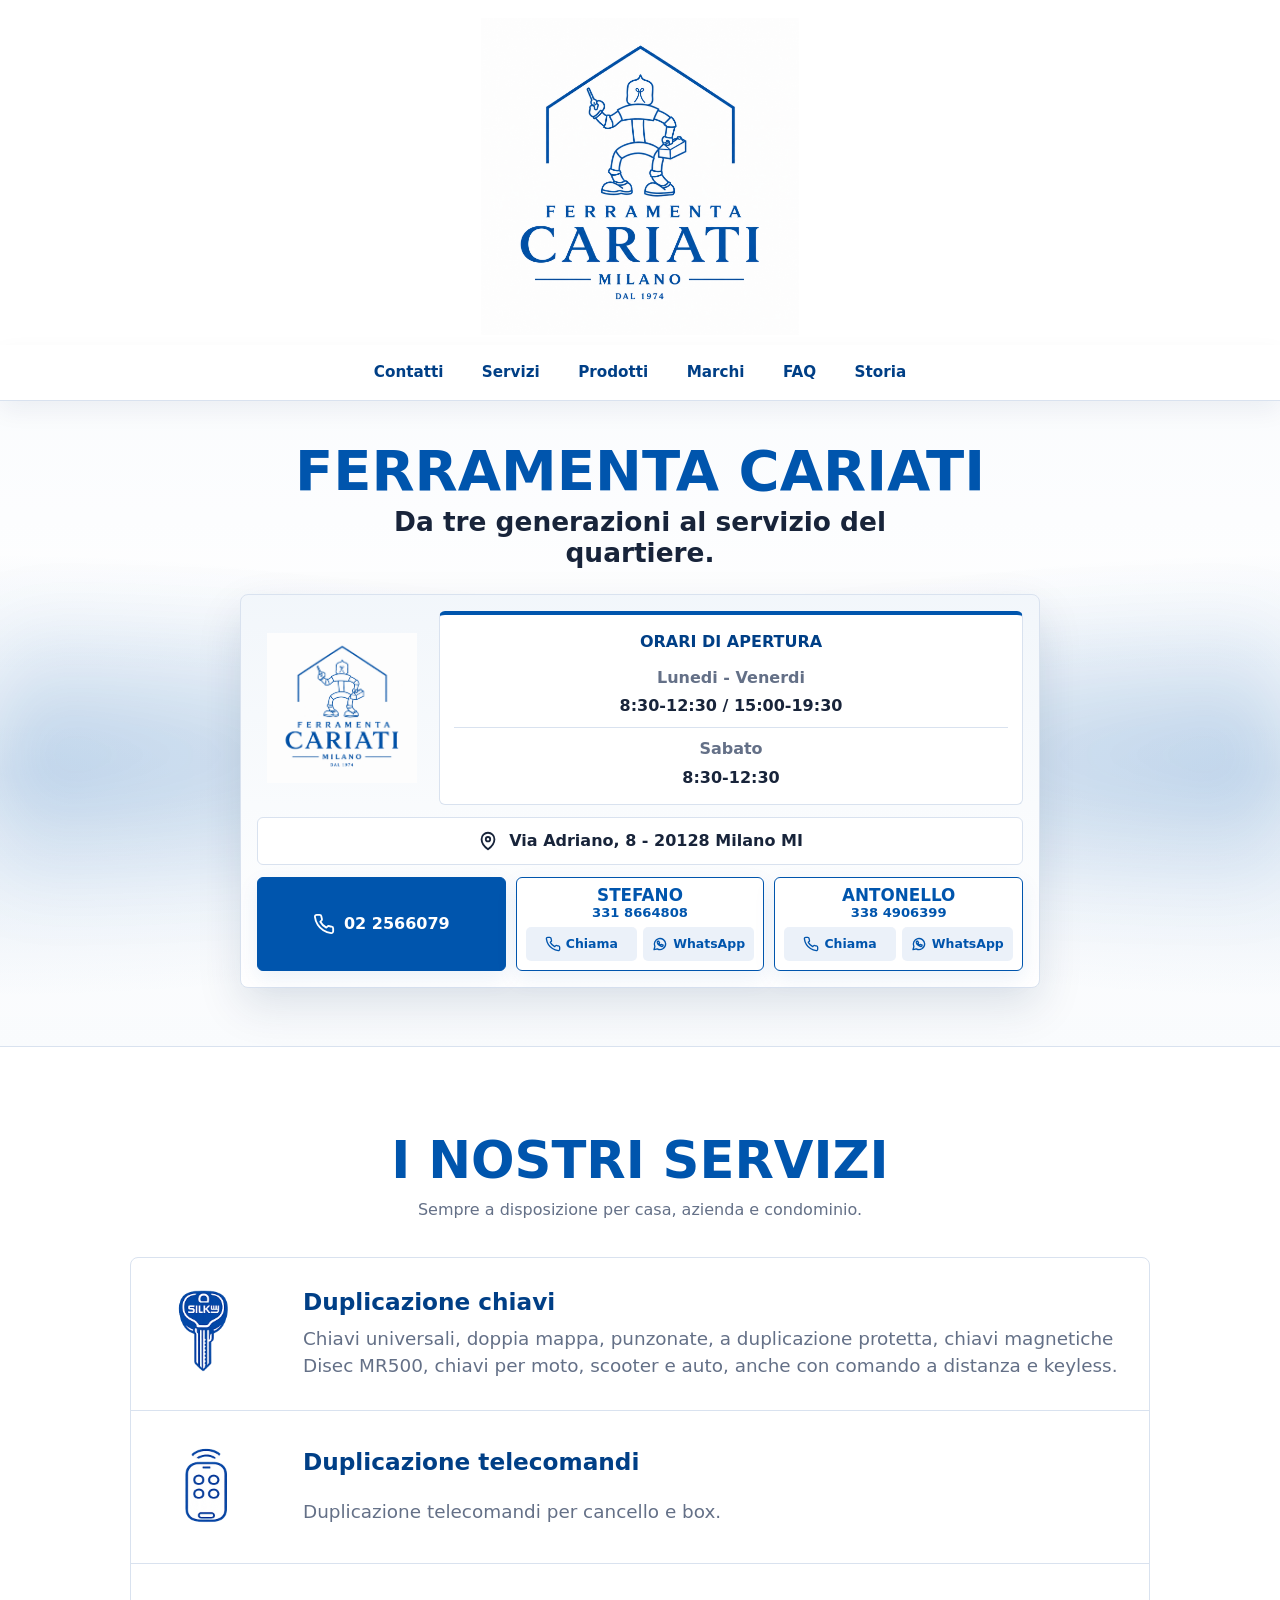
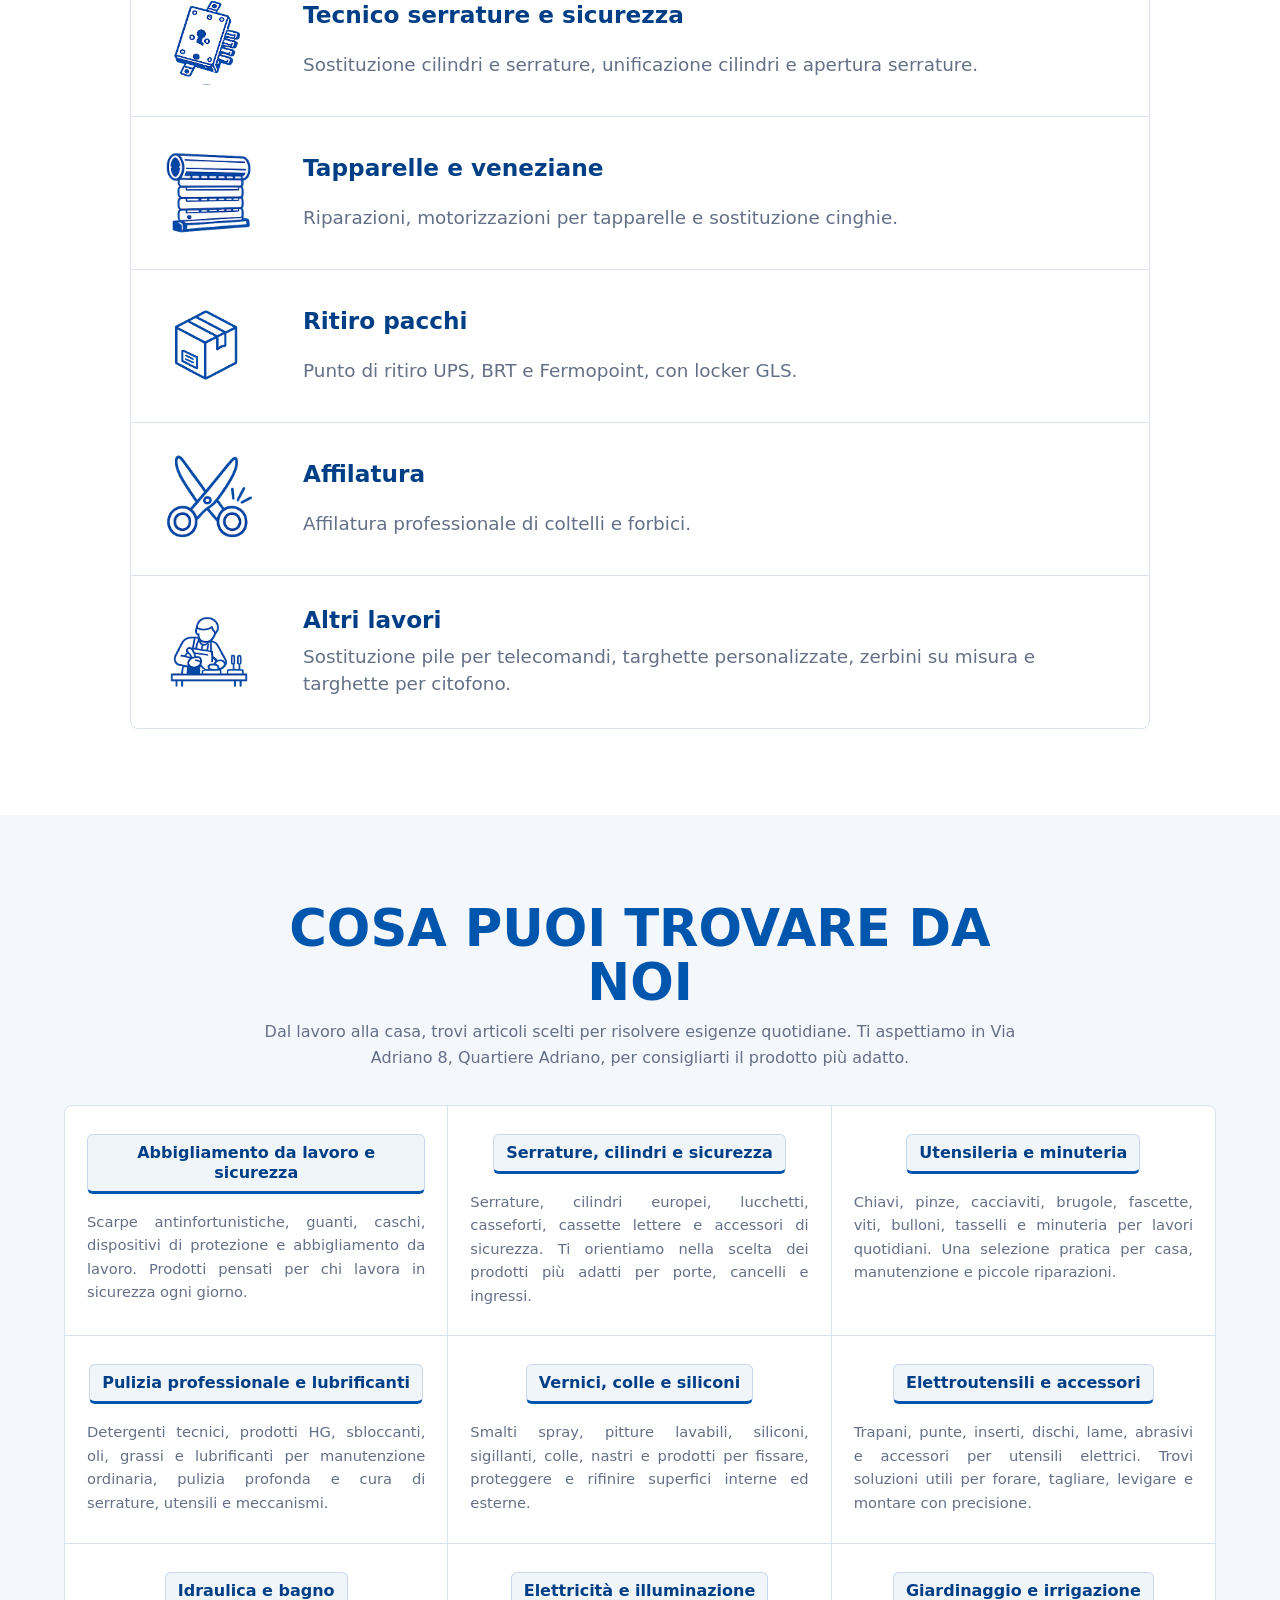
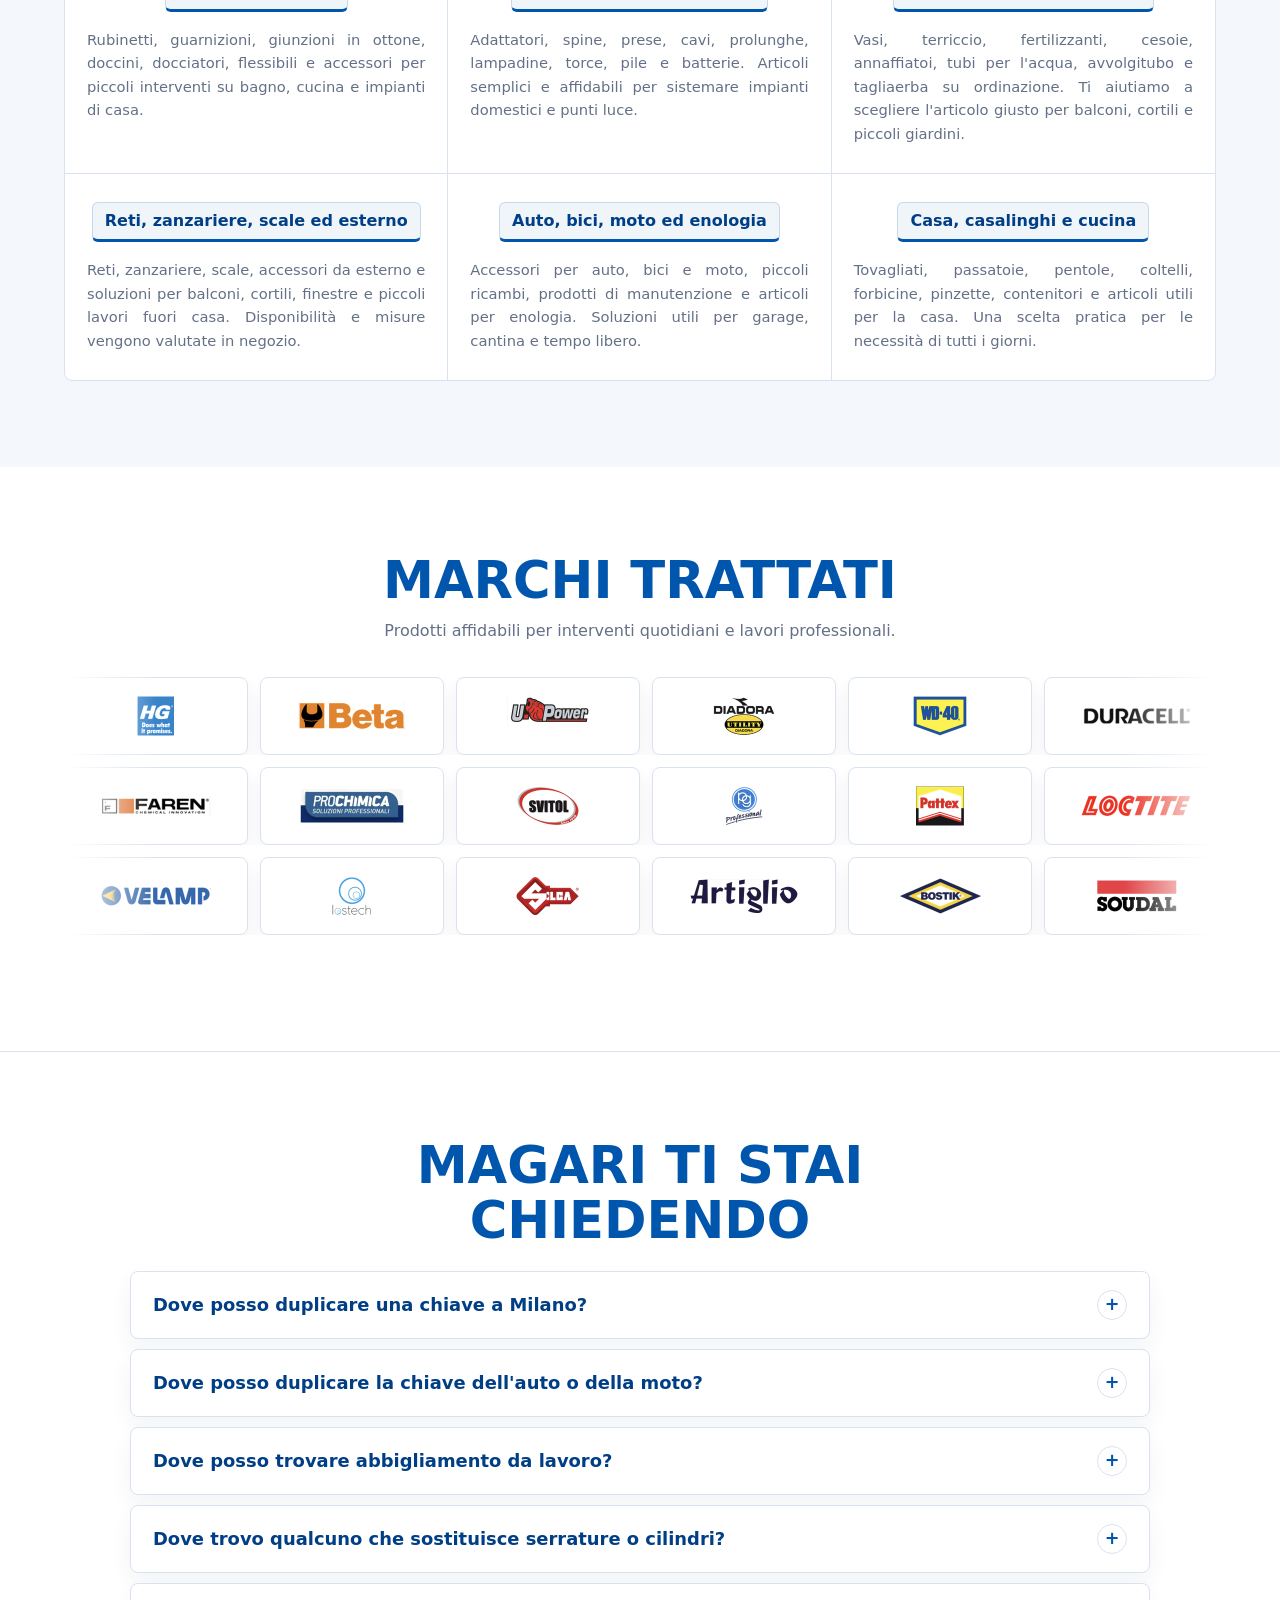
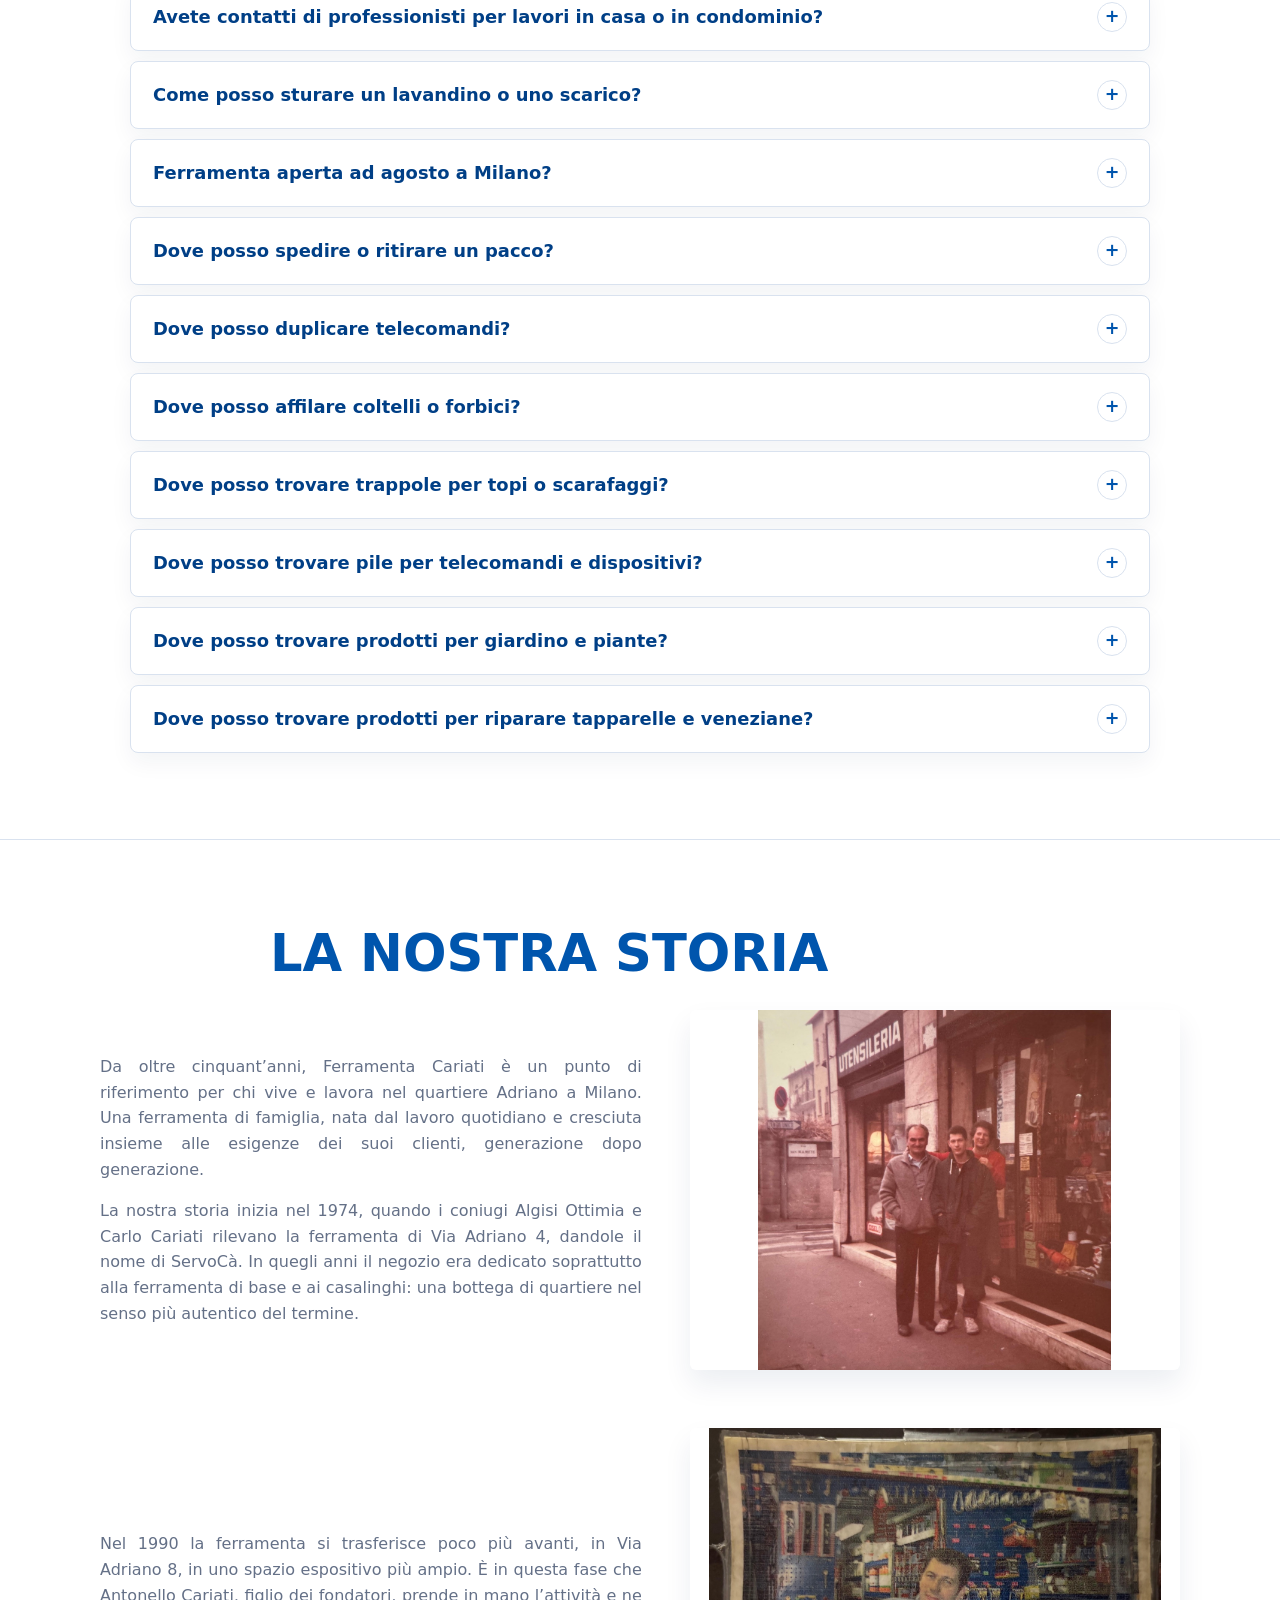
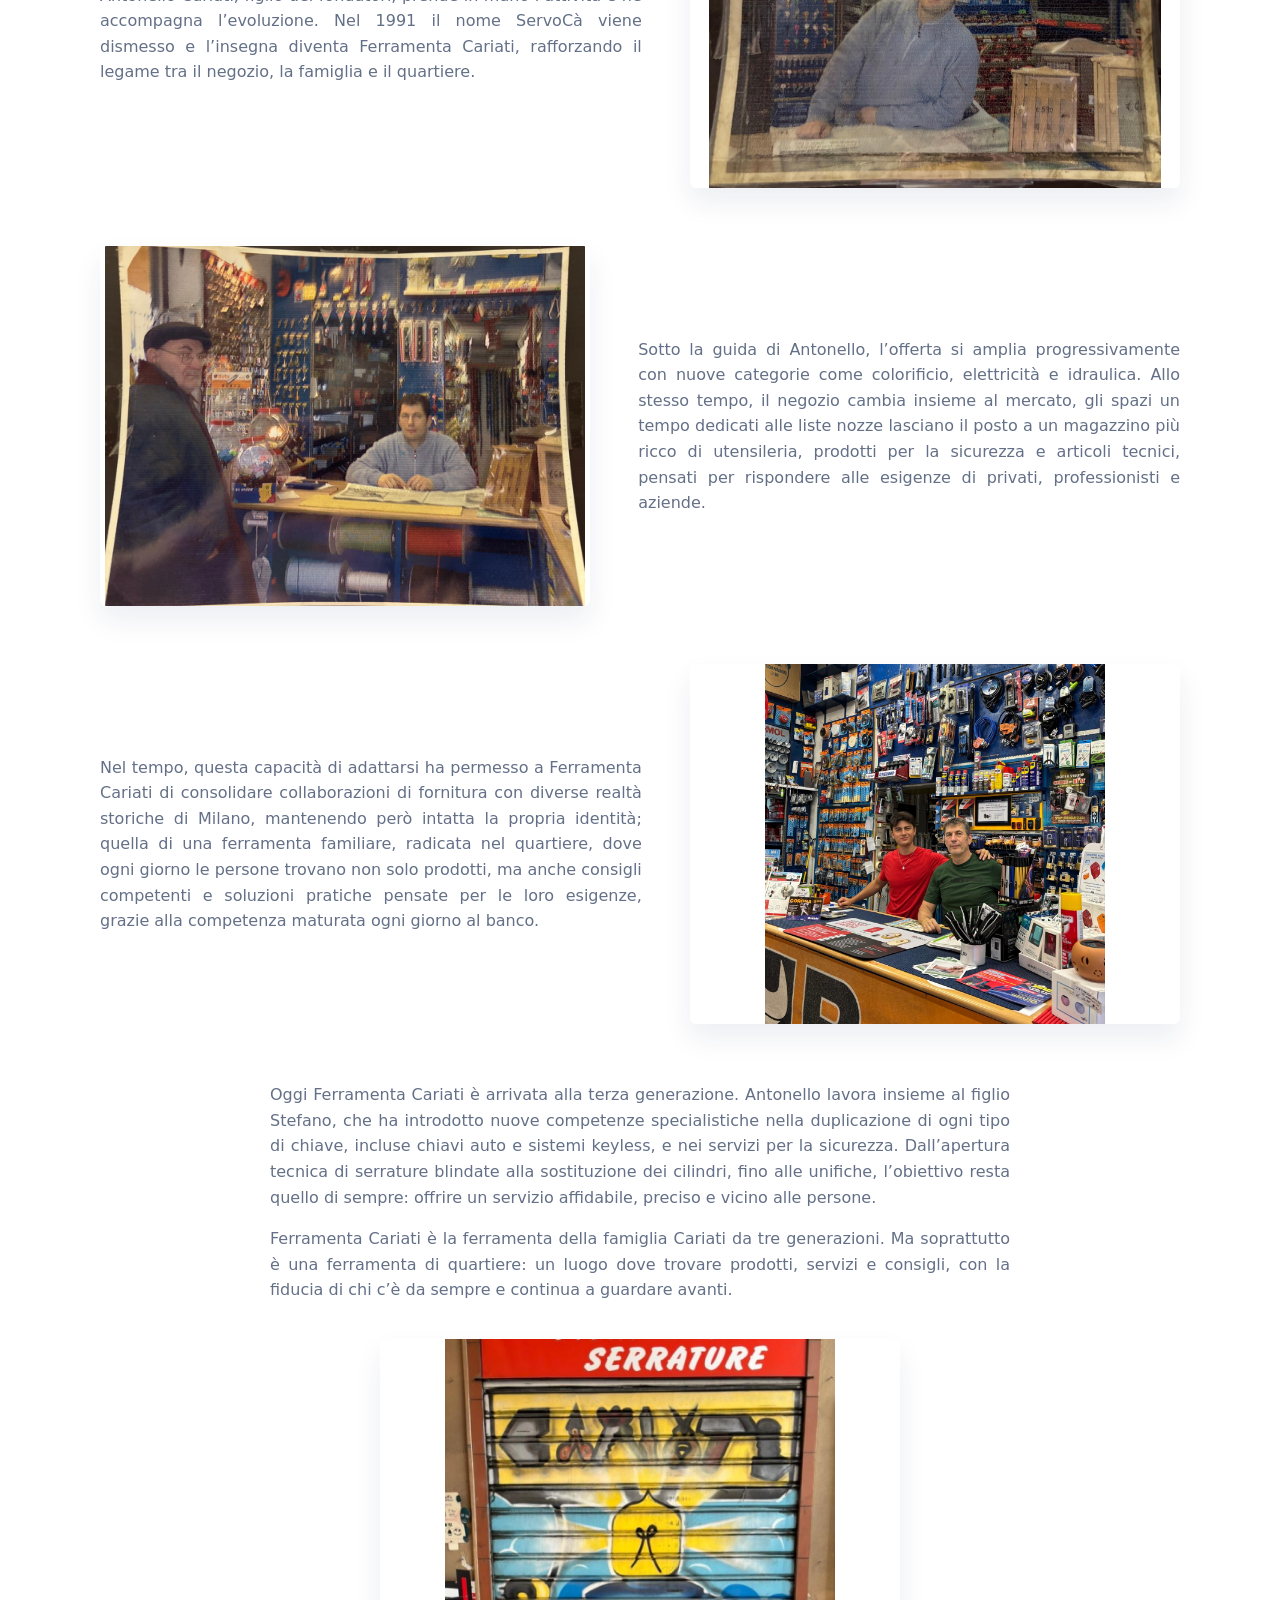
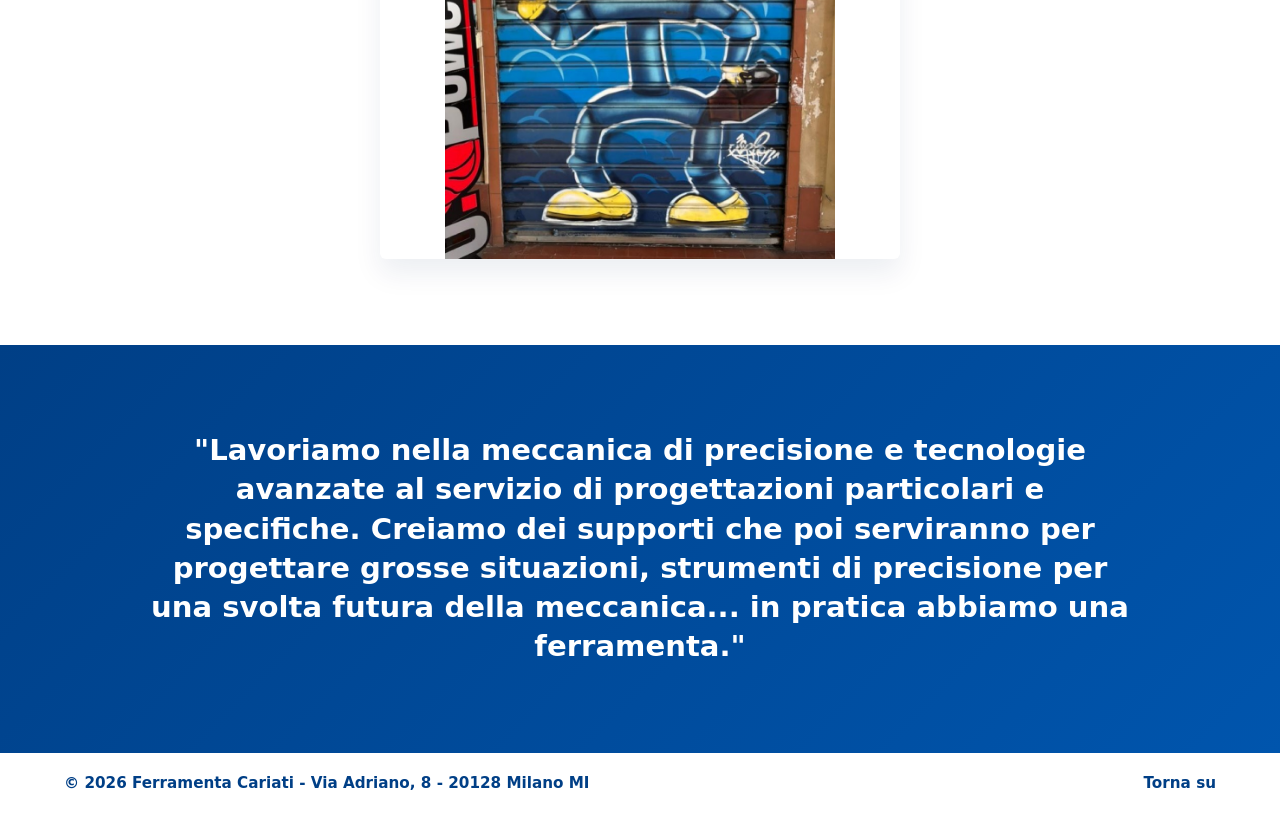
==== index.html @ 2e6d0ac7 "Add files via upload" ====
<!doctype html>
<html lang="it">
  <head>
    <meta charset="utf-8" />
    <meta name="viewport" content="width=device-width, initial-scale=1" />
    <meta
      name="description"
      content="Ferramenta Cariati a Milano, in Via Adriano 8. Prodotti per casa, manutenzione, giardino, sicurezza e lavoro, duplicazione chiavi e servizi di ferramenta."
    />
    <title>Ferramenta Cariati Milano</title>
    <link rel="icon" href="logo.png" />
    <link rel="stylesheet" href="styles.css" />
    <script type="application/ld+json">
      {
        "@context": "https://schema.org",
        "@type": "FAQPage",
        "mainEntity": [
          {
            "@type": "Question",
            "name": "Dove posso duplicare una chiave a Milano?",
            "acceptedAnswer": {
              "@type": "Answer",
              "text": "Da Ferramenta Cariati duplichiamo diversi tipi di chiavi: universali, doppia mappa, punzonate e chiavi a duplicazione protetta con tessera."
            }
          },
          {
            "@type": "Question",
            "name": "Dove posso duplicare la chiave dell'auto o della moto?",
            "acceptedAnswer": {
              "@type": "Answer",
              "text": "Da Ferramenta Cariati duplichiamo chiavi per auto, moto e scooter, anche con telecomando e sistemi keyless."
            }
          },
          {
            "@type": "Question",
            "name": "Dove posso trovare abbigliamento da lavoro?",
            "acceptedAnswer": {
              "@type": "Answer",
              "text": "Da Ferramenta Cariati trovi scarpe antinfortunistiche, magliette, pantaloni, caschi, guanti e articoli per la sicurezza sul lavoro."
            }
          },
          {
            "@type": "Question",
            "name": "Dove trovo qualcuno che sostituisce serrature o cilindri?",
            "acceptedAnswer": {
              "@type": "Answer",
              "text": "Contattaci e inviaci una foto della serratura. Possiamo aiutarti con sostituzione di cilindri, serrature e apertura porte."
            }
          },
          {
            "@type": "Question",
            "name": "Avete contatti di professionisti per lavori in casa o in condominio?",
            "acceptedAnswer": {
              "@type": "Answer",
              "text": "Sì, possiamo metterti in contatto con professionisti come fabbri, elettricisti e falegnami."
            }
          },
          {
            "@type": "Question",
            "name": "Come posso sturare un lavandino o uno scarico?",
            "acceptedAnswer": {
              "@type": "Answer",
              "text": "Da Ferramenta Cariati trovi prodotti professionali per pulizia, manutenzione e scarichi, adatti alla casa, al condominio e al lavoro."
            }
          },
          {
            "@type": "Question",
            "name": "Ferramenta aperta ad agosto a Milano?",
            "acceptedAnswer": {
              "@type": "Answer",
              "text": "Ferramenta Cariati è aperta anche ad agosto. Puoi controllare gli orari aggiornati su Google o contattarci prima di passare."
            }
          },
          {
            "@type": "Question",
            "name": "Dove posso spedire o ritirare un pacco?",
            "acceptedAnswer": {
              "@type": "Answer",
              "text": "Da Ferramenta Cariati siamo punto spedizione e ritiro per diversi corrieri, tra cui BRT, Fermopoint, UPS e GLS tramite locker."
            }
          },
          {
            "@type": "Question",
            "name": "Dove posso duplicare telecomandi?",
            "acceptedAnswer": {
              "@type": "Answer",
              "text": "Da Ferramenta Cariati duplichiamo telecomandi per cancelli, box e automazioni compatibili."
            }
          },
          {
            "@type": "Question",
            "name": "Dove posso affilare coltelli o forbici?",
            "acceptedAnswer": {
              "@type": "Answer",
              "text": "Da Ferramenta Cariati offriamo servizio di affilatura per coltelli da cucina e forbici."
            }
          },
          {
            "@type": "Question",
            "name": "Dove posso trovare trappole per topi o scarafaggi?",
            "acceptedAnswer": {
              "@type": "Answer",
              "text": "Da Ferramenta Cariati trovi esche, trappole e prodotti specifici per topi, scarafaggi e insetti striscianti."
            }
          },
          {
            "@type": "Question",
            "name": "Dove posso trovare pile per telecomandi e dispositivi?",
            "acceptedAnswer": {
              "@type": "Answer",
              "text": "Da Ferramenta Cariati abbiamo diversi tipi di pile e batterie. Portaci il tuo dispositivo e ci occupiamo noi della sostituzione delle pile."
            }
          },
          {
            "@type": "Question",
            "name": "Dove posso trovare prodotti per giardino e piante?",
            "acceptedAnswer": {
              "@type": "Answer",
              "text": "Da Ferramenta Cariati trovi vasi, terriccio, fertilizzanti, tubi per l'acqua, avvolgitubo e accessori per balconi, cortili e piccoli giardini."
            }
          },
          {
            "@type": "Question",
            "name": "Dove posso trovare prodotti per riparare tapparelle e veneziane?",
            "acceptedAnswer": {
              "@type": "Answer",
              "text": "In Ferramenta Cariati trattiamo accessori e ricambi per tapparelle, veneziane e cinghie. Chiamaci per un consulto con i nostri tecnici tapparellisti per riparazioni e sostituzioni."
            }
          }
        ]
      }
    </script>
  </head>
  <body>
    <header class="site-header" id="home">
      <a class="brand" href="#home" aria-label="Ferramenta Cariati, torna all'inizio">
        <img src="logo.png" alt="Logo Ferramenta Cariati" fetchpriority="high" decoding="async" />
      </a>
    </header>

    <nav class="site-nav" id="site-nav" aria-label="Navigazione principale">
      <a href="#contatti">Contatti</a>
      <a href="#servizi">Servizi</a>
      <a href="#prodotti">Prodotti</a>
      <a href="#marchi">Marchi</a>
      <a href="#faq">FAQ</a>
      <a href="#storia">Storia</a>
    </nav>

    <main>
      <section class="hero">
        <div class="hero-copy">
          <h1>Ferramenta Cariati</h1>
          <p class="hero-lead">Da tre generazioni al servizio del quartiere.</p>
        </div>

        <aside class="contact-card" id="contatti" aria-label="Biglietto da visita Ferramenta Cariati">
          <img src="logo.png" alt="" class="card-logo" fetchpriority="high" decoding="async" />
          <div class="hours-card" aria-label="Orari di apertura">
            <h2>Orari di apertura</h2>
            <dl>
              <div>
                <dt>Lunedi - Venerdi</dt>
                <dd>8:30-12:30 / 15:00-19:30</dd>
              </div>
              <div>
                <dt>Sabato</dt>
                <dd>8:30-12:30</dd>
              </div>
            </dl>
          </div>

          <a
            class="info-link map-link"
            href="https://www.google.com/maps/place/Cariati+-+Ferramenta+%26+Casalinghi/@45.5107944,9.2446495,17z/data=!3m1!4b1!4m6!3m5!1s0x4786c093822ac90d:0x33549d0392e15bcb!8m2!3d45.5107907!4d9.2472244!16s%2Fg%2F1td3dxfd?entry=ttu&amp;g_ep=EgoyMDI2MDYyOS4wIKXMDSoASAFQAw%3D%3D"
            target="_blank"
            rel="noopener"
            aria-label="Apri Via Adriano 8 su Google Maps"
          >
            <svg aria-hidden="true" viewBox="0 0 24 24"><path d="M12 21s7-5.1 7-11a7 7 0 1 0-14 0c0 5.9 7 11 7 11Z"/><circle cx="12" cy="10" r="2.4"/></svg>
            <span>Via Adriano, 8 - 20128 Milano MI</span>
          </a>

          <div class="hero-actions" aria-label="Contatti rapidi">
            <a class="button primary" href="tel:+39022566079">
              <svg aria-hidden="true" viewBox="0 0 24 24"><path d="M22 16.9v3a2 2 0 0 1-2.2 2 19.8 19.8 0 0 1-8.6-3.1 19.5 19.5 0 0 1-6-6A19.8 19.8 0 0 1 2.1 4.2 2 2 0 0 1 4.1 2h3a2 2 0 0 1 2 1.7c.1.9.3 1.7.6 2.5a2 2 0 0 1-.5 2.1L8 9.5a16 16 0 0 0 6.5 6.5l1.2-1.2a2 2 0 0 1 2.1-.5c.8.3 1.6.5 2.5.6a2 2 0 0 1 1.7 2Z"/></svg>
              02 2566079
            </a>
            <div class="contact-choice">
              <span><strong>Stefano</strong><small>331 8664808</small></span>
              <div>
                <a class="mini-button" href="tel:+393318664808" aria-label="Chiama Stefano al 331 8664808">
                  <svg aria-hidden="true" viewBox="0 0 24 24"><path d="M22 16.9v3a2 2 0 0 1-2.2 2 19.8 19.8 0 0 1-8.6-3.1 19.5 19.5 0 0 1-6-6A19.8 19.8 0 0 1 2.1 4.2 2 2 0 0 1 4.1 2h3a2 2 0 0 1 2 1.7c.1.9.3 1.7.6 2.5a2 2 0 0 1-.5 2.1L8 9.5a16 16 0 0 0 6.5 6.5l1.2-1.2a2 2 0 0 1 2.1-.5c.8.3 1.6.5 2.5.6a2 2 0 0 1 1.7 2Z"/></svg>
                  Chiama
                </a>
                <a class="mini-button" href="https://wa.me/393318664808" aria-label="Scrivi a Stefano su WhatsApp">
                  <svg aria-hidden="true" viewBox="0 0 24 24"><path d="M20.5 11.8a8.5 8.5 0 0 1-12.6 7.4L3 20.5l1.3-4.7a8.5 8.5 0 1 1 16.2-4Z"/><path d="M8.8 8.2c.2-.4.4-.4.7-.4h.5c.2 0 .4.1.5.4l.8 1.8c.1.2 0 .4-.1.5l-.4.5c-.1.1-.2.3-.1.5.4.8 1.1 1.6 2 2.1.2.1.4.1.5 0l.7-.8c.2-.2.4-.2.6-.1l1.8.8c.3.1.4.3.4.5 0 .8-.6 1.6-1.4 1.7-1.1.2-2.6-.3-4.1-1.4-1.6-1.2-2.8-2.8-3.2-4.2-.2-.9.1-1.9.8-2.4Z"/></svg>
                  WhatsApp
                </a>
              </div>
            </div>
            <div class="contact-choice">
              <span><strong>Antonello</strong><small>338 4906399</small></span>
              <div>
                <a class="mini-button" href="tel:+393384906399" aria-label="Chiama Antonello al 338 4906399">
                  <svg aria-hidden="true" viewBox="0 0 24 24"><path d="M22 16.9v3a2 2 0 0 1-2.2 2 19.8 19.8 0 0 1-8.6-3.1 19.5 19.5 0 0 1-6-6A19.8 19.8 0 0 1 2.1 4.2 2 2 0 0 1 4.1 2h3a2 2 0 0 1 2 1.7c.1.9.3 1.7.6 2.5a2 2 0 0 1-.5 2.1L8 9.5a16 16 0 0 0 6.5 6.5l1.2-1.2a2 2 0 0 1 2.1-.5c.8.3 1.6.5 2.5.6a2 2 0 0 1 1.7 2Z"/></svg>
                  Chiama
                </a>
                <a class="mini-button" href="https://wa.me/393384906399" aria-label="Scrivi ad Antonello su WhatsApp">
                  <svg aria-hidden="true" viewBox="0 0 24 24"><path d="M20.5 11.8a8.5 8.5 0 0 1-12.6 7.4L3 20.5l1.3-4.7a8.5 8.5 0 1 1 16.2-4Z"/><path d="M8.8 8.2c.2-.4.4-.4.7-.4h.5c.2 0 .4.1.5.4l.8 1.8c.1.2 0 .4-.1.5l-.4.5c-.1.1-.2.3-.1.5.4.8 1.1 1.6 2 2.1.2.1.4.1.5 0l.7-.8c.2-.2.4-.2.6-.1l1.8.8c.3.1.4.3.4.5 0 .8-.6 1.6-1.4 1.7-1.1.2-2.6-.3-4.1-1.4-1.6-1.2-2.8-2.8-3.2-4.2-.2-.9.1-1.9.8-2.4Z"/></svg>
                  WhatsApp
                </a>
              </div>
            </div>
          </div>
        </aside>
      </section>

      <section class="section" id="servizi">
        <div class="section-heading">
          <h2>I nostri servizi</h2>
          <p>Sempre a disposizione per casa, azienda e condominio.</p>
        </div>
        <div class="service-grid">
          <article>
            <span class="icon-wrap"><img src="assets/service-key.png" alt="" loading="lazy" decoding="async" /></span>
            <h3>Duplicazione chiavi</h3>
            <p>Chiavi universali, doppia mappa, punzonate, a duplicazione protetta, chiavi magnetiche Disec MR500, chiavi per moto, scooter e auto, anche con comando a distanza e keyless.</p>
          </article>
          <article>
            <span class="icon-wrap"><img src="assets/service-remote.png" alt="" loading="lazy" decoding="async" /></span>
            <h3>Duplicazione telecomandi</h3>
            <p>Duplicazione telecomandi per cancello e box.</p>
          </article>
          <article>
            <span class="icon-wrap"><img src="assets/service-lock.png" alt="" loading="lazy" decoding="async" /></span>
            <h3>Tecnico serrature e sicurezza</h3>
            <p>Sostituzione cilindri e serrature, unificazione cilindri e apertura serrature.</p>
          </article>
          <article>
            <span class="icon-wrap"><img src="assets/service-shutter.png" alt="" loading="lazy" decoding="async" /></span>
            <h3>Tapparelle e veneziane</h3>
            <p>Riparazioni, motorizzazioni per tapparelle e sostituzione cinghie.</p>
          </article>
          <article>
            <span class="icon-wrap"><img src="assets/service-box.png" alt="" loading="lazy" decoding="async" /></span>
            <h3>Ritiro pacchi</h3>
            <p>Punto di ritiro UPS, BRT e Fermopoint, con locker GLS.</p>
          </article>
          <article>
            <span class="icon-wrap"><img src="assets/service-scissors.png" alt="" loading="lazy" decoding="async" /></span>
            <h3>Affilatura</h3>
            <p>Affilatura professionale di coltelli e forbici.</p>
          </article>
          <article>
            <span class="icon-wrap"><img src="assets/service-craftsman.png" alt="" loading="lazy" decoding="async" /></span>
            <h3>Altri lavori</h3>
            <p>Sostituzione pile per telecomandi, targhette personalizzate, zerbini su misura e targhette per citofono.</p>
          </article>
        </div>
      </section>

      <section class="section products" id="prodotti">
        <div class="section-heading">
          <h2>Cosa puoi trovare da noi</h2>
          <p>Dal lavoro alla casa, trovi articoli scelti per risolvere esigenze quotidiane. Ti aspettiamo in Via Adriano 8, Quartiere Adriano, per consigliarti il prodotto più adatto.</p>
        </div>
        <div class="product-grid">
          <article><h3>Abbigliamento da lavoro e sicurezza</h3><p>Scarpe antinfortunistiche, guanti, caschi, dispositivi di protezione e abbigliamento da lavoro. Prodotti pensati per chi lavora in sicurezza ogni giorno.</p></article>
          <article><h3>Serrature, cilindri e sicurezza</h3><p>Serrature, cilindri europei, lucchetti, casseforti, cassette lettere e accessori di sicurezza. Ti orientiamo nella scelta dei prodotti più adatti per porte, cancelli e ingressi.</p></article>
          <article><h3>Utensileria e minuteria</h3><p>Chiavi, pinze, cacciaviti, brugole, fascette, viti, bulloni, tasselli e minuteria per lavori quotidiani. Una selezione pratica per casa, manutenzione e piccole riparazioni.</p></article>
          <article><h3>Pulizia professionale e lubrificanti</h3><p>Detergenti tecnici, prodotti HG, sbloccanti, oli, grassi e lubrificanti per manutenzione ordinaria, pulizia profonda e cura di serrature, utensili e meccanismi.</p></article>
          <article><h3>Vernici, colle e siliconi</h3><p>Smalti spray, pitture lavabili, siliconi, sigillanti, colle, nastri e prodotti per fissare, proteggere e rifinire superfici interne ed esterne.</p></article>
          <article><h3>Elettroutensili e accessori</h3><p>Trapani, punte, inserti, dischi, lame, abrasivi e accessori per utensili elettrici. Trovi soluzioni utili per forare, tagliare, levigare e montare con precisione.</p></article>
          <article><h3>Idraulica e bagno</h3><p>Rubinetti, guarnizioni, giunzioni in ottone, doccini, docciatori, flessibili e accessori per piccoli interventi su bagno, cucina e impianti di casa.</p></article>
          <article><h3>Elettricità e illuminazione</h3><p>Adattatori, spine, prese, cavi, prolunghe, lampadine, torce, pile e batterie. Articoli semplici e affidabili per sistemare impianti domestici e punti luce.</p></article>
          <article><h3>Giardinaggio e irrigazione</h3><p>Vasi, terriccio, fertilizzanti, cesoie, annaffiatoi, tubi per l'acqua, avvolgitubo e tagliaerba su ordinazione. Ti aiutiamo a scegliere l'articolo giusto per balconi, cortili e piccoli giardini.</p></article>
          <article><h3>Reti, zanzariere, scale ed esterno</h3><p>Reti, zanzariere, scale, accessori da esterno e soluzioni per balconi, cortili, finestre e piccoli lavori fuori casa. Disponibilità e misure vengono valutate in negozio.</p></article>
          <article><h3>Auto, bici, moto ed enologia</h3><p>Accessori per auto, bici e moto, piccoli ricambi, prodotti di manutenzione e articoli per enologia. Soluzioni utili per garage, cantina e tempo libero.</p></article>
          <article><h3>Casa, casalinghi e cucina</h3><p>Tovagliati, passatoie, pentole, coltelli, forbicine, pinzette, contenitori e articoli utili per la casa. Una scelta pratica per le necessità di tutti i giorni.</p></article>
        </div>
      </section>

      <section class="section brands" id="marchi">
        <div class="section-heading">
          <h2>Marchi trattati</h2>
          <p>Prodotti affidabili per interventi quotidiani e lavori professionali.</p>
        </div>
        <div class="brand-marquee" aria-label="Marchi trattati">
          <div class="brand-marquee-row" aria-hidden="true">
            <div class="brand-track">
              <span class="brand-logo"><img src="assets/brands/brand-01.png" alt="" loading="lazy" decoding="async" /></span>
              <span class="brand-logo"><img src="assets/brands/brand-02.png" alt="" loading="lazy" decoding="async" /></span>
              <span class="brand-logo"><img src="assets/brands/brand-03.png" alt="" loading="lazy" decoding="async" /></span>
              <span class="brand-logo"><img src="assets/brands/brand-04.png" alt="" loading="lazy" decoding="async" /></span>
              <span class="brand-logo"><img src="assets/brands/brand-05.png" alt="" loading="lazy" decoding="async" /></span>
              <span class="brand-logo"><img src="assets/brands/brand-06.png" alt="" loading="lazy" decoding="async" /></span>
              <span class="brand-logo"><img src="assets/brands/brand-07.png" alt="" loading="lazy" decoding="async" /></span>
              <span class="brand-logo"><img src="assets/brands/brand-08.png" alt="" loading="lazy" decoding="async" /></span>
              <span class="brand-logo"><img src="assets/brands/brand-09.png" alt="" loading="lazy" decoding="async" /></span>
              <span class="brand-logo"><img src="assets/brands/brand-10.png" alt="" loading="lazy" decoding="async" /></span>
              <span class="brand-logo"><img src="assets/brands/brand-11.png" alt="" loading="lazy" decoding="async" /></span>
              <span class="brand-logo"><img src="assets/brands/brand-12.png" alt="" loading="lazy" decoding="async" /></span>
              <span class="brand-logo"><img src="assets/brands/brand-13.png" alt="" loading="lazy" decoding="async" /></span>
              <span class="brand-logo"><img src="assets/brands/brand-14.png" alt="" loading="lazy" decoding="async" /></span>
              <span class="brand-logo"><img src="assets/brands/brand-15.png" alt="" loading="lazy" decoding="async" /></span>
            </div>
          </div>
          <div class="brand-marquee-row" aria-hidden="true">
            <div class="brand-track">
              <span class="brand-logo"><img src="assets/brands/brand-16.png" alt="" loading="lazy" decoding="async" /></span>
              <span class="brand-logo"><img src="assets/brands/brand-17.png" alt="" loading="lazy" decoding="async" /></span>
              <span class="brand-logo"><img src="assets/brands/brand-18.png" alt="" loading="lazy" decoding="async" /></span>
              <span class="brand-logo"><img src="assets/brands/brand-19.png" alt="" loading="lazy" decoding="async" /></span>
              <span class="brand-logo"><img src="assets/brands/brand-20.png" alt="" loading="lazy" decoding="async" /></span>
              <span class="brand-logo"><img src="assets/brands/brand-21.png" alt="" loading="lazy" decoding="async" /></span>
              <span class="brand-logo"><img src="assets/brands/brand-22.png" alt="" loading="lazy" decoding="async" /></span>
              <span class="brand-logo"><img src="assets/brands/brand-23.png" alt="" loading="lazy" decoding="async" /></span>
              <span class="brand-logo"><img src="assets/brands/brand-24.png" alt="" loading="lazy" decoding="async" /></span>
              <span class="brand-logo"><img src="assets/brands/brand-25.png" alt="" loading="lazy" decoding="async" /></span>
              <span class="brand-logo"><img src="assets/brands/brand-26.png" alt="" loading="lazy" decoding="async" /></span>
              <span class="brand-logo"><img src="assets/brands/brand-27.png" alt="" loading="lazy" decoding="async" /></span>
              <span class="brand-logo"><img src="assets/brands/brand-28.png" alt="" loading="lazy" decoding="async" /></span>
              <span class="brand-logo"><img src="assets/brands/brand-29.png" alt="" loading="lazy" decoding="async" /></span>
              <span class="brand-logo"><img src="assets/brands/brand-30.png" alt="" loading="lazy" decoding="async" /></span>
            </div>
          </div>
          <div class="brand-marquee-row" aria-hidden="true">
            <div class="brand-track">
              <span class="brand-logo"><img src="assets/brands/brand-31.png" alt="" loading="lazy" decoding="async" /></span>
              <span class="brand-logo"><img src="assets/brands/brand-32.png" alt="" loading="lazy" decoding="async" /></span>
              <span class="brand-logo"><img src="assets/brands/brand-33.png" alt="" loading="lazy" decoding="async" /></span>
              <span class="brand-logo"><img src="assets/brands/brand-34.png" alt="" loading="lazy" decoding="async" /></span>
              <span class="brand-logo"><img src="assets/brands/brand-35.png" alt="" loading="lazy" decoding="async" /></span>
              <span class="brand-logo"><img src="assets/brands/brand-36.png" alt="" loading="lazy" decoding="async" /></span>
              <span class="brand-logo"><img src="assets/brands/brand-37.png" alt="" loading="lazy" decoding="async" /></span>
              <span class="brand-logo"><img src="assets/brands/brand-38.png" alt="" loading="lazy" decoding="async" /></span>
              <span class="brand-logo"><img src="assets/brands/brand-39.png" alt="" loading="lazy" decoding="async" /></span>
              <span class="brand-logo"><img src="assets/brands/brand-40.png" alt="" loading="lazy" decoding="async" /></span>
              <span class="brand-logo"><img src="assets/brands/brand-41.png" alt="" loading="lazy" decoding="async" /></span>
              <span class="brand-logo"><img src="assets/brands/brand-42.png" alt="" loading="lazy" decoding="async" /></span>
              <span class="brand-logo"><img src="assets/brands/brand-43.png" alt="" loading="lazy" decoding="async" /></span>
            </div>
          </div>
        </div>

      </section>

      <section class="section faq-section" id="faq" aria-label="Domande frequenti">
        <div class="section-heading">
          <h2>Magari ti stai chiedendo</h2>
        </div>
        <div class="faq-list">
          <details>
            <summary>Dove posso duplicare una chiave a Milano?</summary>
            <p>Da Ferramenta Cariati duplichiamo diversi tipi di chiavi: universali, doppia mappa, punzonate e chiavi a duplicazione protetta con tessera.</p>
          </details>
          <details>
            <summary>Dove posso duplicare la chiave dell'auto o della moto?</summary>
            <p>Da Ferramenta Cariati duplichiamo chiavi per auto, moto e scooter, anche con telecomando e sistemi keyless.</p>
          </details>
          <details>
            <summary>Dove posso trovare abbigliamento da lavoro?</summary>
            <p>Da Ferramenta Cariati trovi scarpe antinfortunistiche, magliette, pantaloni, caschi, guanti e articoli per la sicurezza sul lavoro.</p>
          </details>
          <details>
            <summary>Dove trovo qualcuno che sostituisce serrature o cilindri?</summary>
            <p>Contattaci e inviaci una foto della serratura. Possiamo aiutarti con sostituzione di cilindri, serrature e apertura porte.</p>
          </details>
          <details>
            <summary>Avete contatti di professionisti per lavori in casa o in condominio?</summary>
            <p>Sì, possiamo metterti in contatto con professionisti come fabbri, elettricisti e falegnami.</p>
          </details>
          <details>
            <summary>Come posso sturare un lavandino o uno scarico?</summary>
            <p>Da Ferramenta Cariati trovi prodotti professionali per pulizia, manutenzione e scarichi, adatti alla casa, al condominio e al lavoro.</p>
          </details>
          <details>
            <summary>Ferramenta aperta ad agosto a Milano?</summary>
            <p>Ferramenta Cariati è aperta anche ad agosto. Puoi controllare gli orari aggiornati su Google o contattarci prima di passare.</p>
          </details>
          <details>
            <summary>Dove posso spedire o ritirare un pacco?</summary>
            <p>Da Ferramenta Cariati siamo punto spedizione e ritiro per diversi corrieri, tra cui BRT, Fermopoint, UPS e GLS tramite locker.</p>
          </details>
          <details>
            <summary>Dove posso duplicare telecomandi?</summary>
            <p>Da Ferramenta Cariati duplichiamo telecomandi per cancelli, box e automazioni compatibili.</p>
          </details>
          <details>
            <summary>Dove posso affilare coltelli o forbici?</summary>
            <p>Da Ferramenta Cariati offriamo servizio di affilatura per coltelli da cucina e forbici.</p>
          </details>
          <details>
            <summary>Dove posso trovare trappole per topi o scarafaggi?</summary>
            <p>Da Ferramenta Cariati trovi esche, trappole e prodotti specifici per topi, scarafaggi e insetti striscianti.</p>
          </details>
          <details>
            <summary>Dove posso trovare pile per telecomandi e dispositivi?</summary>
            <p>Da Ferramenta Cariati abbiamo diversi tipi di pile e batterie. Portaci il tuo dispositivo e ci occupiamo noi della sostituzione delle pile.</p>
          </details>
          <details>
            <summary>Dove posso trovare prodotti per giardino e piante?</summary>
            <p>Da Ferramenta Cariati trovi vasi, terriccio, fertilizzanti, tubi per l'acqua, avvolgitubo e accessori per balconi, cortili e piccoli giardini.</p>
          </details>
          <details>
            <summary>Dove posso trovare prodotti per riparare tapparelle e veneziane?</summary>
            <p>In Ferramenta Cariati trattiamo accessori e ricambi per tapparelle, veneziane e cinghie. Chiamaci per un consulto con i nostri tecnici tapparellisti per riparazioni e sostituzioni.</p>
          </details>
        </div>
      </section>

      <section class="story" id="storia">
        <div class="story-flow">
          <h2>La nostra storia</h2>
          <article class="story-item">
            <div class="story-text">
              <p>
                Da oltre cinquant’anni, Ferramenta Cariati è un punto di riferimento per chi vive e lavora nel quartiere Adriano a Milano.
                Una ferramenta di famiglia, nata dal lavoro quotidiano e cresciuta insieme alle esigenze dei suoi clienti, generazione dopo generazione.
              </p>
              <p>
                La nostra storia inizia nel 1974, quando i coniugi Algisi Ottimia e Carlo Cariati rilevano la ferramenta di Via Adriano 4, dandole il nome di ServoCà.
                In quegli anni il negozio era dedicato soprattutto alla ferramenta di base e ai casalinghi: una bottega di quartiere nel senso più autentico del termine.
              </p>
            </div>
            <figure class="story-photo">
              <img src="assets/storia/storia-1.jpg" alt="La famiglia Cariati davanti alla ferramenta storica" loading="lazy" decoding="async" />
            </figure>
          </article>
          <article class="story-item">
            <div class="story-text">
              <p>
                Nel 1990 la ferramenta si trasferisce poco più avanti, in Via Adriano 8, in uno spazio espositivo più ampio.
                È in questa fase che Antonello Cariati, figlio dei fondatori, prende in mano l’attività e ne accompagna l’evoluzione.
                Nel 1991 il nome ServoCà viene dismesso e l’insegna diventa Ferramenta Cariati, rafforzando il legame tra il negozio, la famiglia e il quartiere.
              </p>
            </div>
            <figure class="story-photo">
              <img src="assets/storia/storia-3.jpg" alt="Antonello Cariati nel negozio storico" loading="lazy" decoding="async" />
            </figure>
          </article>
          <article class="story-item story-item-reverse">
            <div class="story-text">
              <p>
                Sotto la guida di Antonello, l’offerta si amplia progressivamente con nuove categorie come colorificio, elettricità e idraulica.
                Allo stesso tempo, il negozio cambia insieme al mercato, gli spazi un tempo dedicati alle liste nozze lasciano il posto a un magazzino più ricco di utensileria, prodotti per la sicurezza e articoli tecnici, pensati per rispondere alle esigenze di privati, professionisti e aziende.
              </p>
            </div>
            <figure class="story-photo">
              <img src="assets/storia/storia-2.jpg" alt="Interno storico della ferramenta con il banco" loading="lazy" decoding="async" />
            </figure>
          </article>
          <article class="story-item">
            <div class="story-text">
              <p>
                Nel tempo, questa capacità di adattarsi ha permesso a Ferramenta Cariati di consolidare collaborazioni di fornitura con diverse realtà storiche di Milano, mantenendo però intatta la propria identità; quella di una ferramenta familiare, radicata nel quartiere, dove ogni giorno le persone trovano non solo prodotti, ma anche consigli competenti e soluzioni pratiche pensate per le loro esigenze, grazie alla competenza maturata ogni giorno al banco.
              </p>
            </div>
            <figure class="story-photo">
              <img src="assets/storia/storia-4.jpg" alt="Antonello e Stefano Cariati al banco della ferramenta oggi" loading="lazy" decoding="async" />
            </figure>
          </article>
          <article class="story-item story-item-full">
            <div class="story-text">
              <p>
                Oggi Ferramenta Cariati è arrivata alla terza generazione.
                Antonello lavora insieme al figlio Stefano, che ha introdotto nuove competenze specialistiche nella duplicazione di ogni tipo di chiave, incluse chiavi auto e sistemi keyless, e nei servizi per la sicurezza.
                Dall’apertura tecnica di serrature blindate alla sostituzione dei cilindri, fino alle unifiche, l’obiettivo resta quello di sempre: offrire un servizio affidabile, preciso e vicino alle persone.
              </p>
              <p>
                Ferramenta Cariati è la ferramenta della famiglia Cariati da tre generazioni.
                Ma soprattutto è una ferramenta di quartiere: un luogo dove trovare prodotti, servizi e consigli, con la fiducia di chi c’è da sempre e continua a guardare avanti.
              </p>
            </div>
            <figure class="story-photo story-photo-final">
              <img src="assets/storia/storia-5.jpg" alt="Serranda decorata della ferramenta dedicata alle serrature" loading="lazy" decoding="async" />
            </figure>
          </article>
        </div>
      </section>

      <section class="contact-section">
        <p class="closing-statement">
          "Lavoriamo nella meccanica di precisione e tecnologie avanzate al servizio di progettazioni particolari e specifiche.
          Creiamo dei supporti che poi serviranno per progettare grosse situazioni, strumenti di precisione per una svolta futura della meccanica...
          in pratica abbiamo una ferramenta."
        </p>
      </section>
    </main>

    <footer class="site-footer">
      <p>&copy; <span id="year"></span> Ferramenta Cariati - Via Adriano, 8 - 20128 Milano MI</p>
      <a href="#home">Torna su</a>
    </footer>

    <script src="script.js"></script>
  </body>
</html>
---- styles.css ----
:root {
  --blue: #0055ad;
  --blue-dark: #003f86;
  --blue-ink: #073a75;
  --ink: #18243a;
  --muted: #647087;
  --line: #d9e2ef;
  --soft: #f4f7fb;
  --white: #ffffff;
  --warm: #c99447;
  --shadow: 0 18px 45px rgba(8, 41, 83, 0.12);
  --radius: 8px;
}

* {
  box-sizing: border-box;
}

html {
  scroll-behavior: smooth;
  scroll-padding-top: 76px;
}

body {
  margin: 0;
  color: var(--ink);
  background: var(--white);
  font-family: Inter, ui-sans-serif, system-ui, -apple-system, BlinkMacSystemFont, "Segoe UI", sans-serif;
  line-height: 1.6;
}

a {
  color: inherit;
  text-decoration: none;
}

img,
svg {
  display: block;
}

.site-header {
  display: flex;
  align-items: center;
  justify-content: center;
  min-height: 300px;
  padding: 18px clamp(14px, 4vw, 54px) 10px;
  background: var(--white);
}

.brand {
  display: block;
  overflow: hidden;
}

.brand img {
  width: clamp(290px, 24.8vw, 331px);
  height: auto;
  margin: 0 auto;
}

.site-nav {
  position: sticky;
  top: 0;
  z-index: 20;
  display: flex;
  align-items: center;
  justify-content: center;
  gap: clamp(18px, 3vw, 40px);
  width: 100%;
  min-height: 56px;
  padding: 8px clamp(14px, 4vw, 54px);
  color: var(--blue-dark);
  background: rgba(255, 255, 255, 0.96);
  border-bottom: 1px solid var(--line);
  box-shadow: 0 10px 24px rgba(8, 41, 83, 0.06);
  backdrop-filter: blur(14px);
  font-size: 0.95rem;
  font-weight: 700;
}

.site-nav a {
  padding: 6px 0;
  border-bottom: 2px solid transparent;
}

.site-nav a:hover,
.site-nav a:focus-visible {
  border-color: var(--blue);
}

.hero {
  position: relative;
  isolation: isolate;
  display: grid;
  gap: clamp(18px, 3vw, 26px);
  justify-items: center;
  padding: clamp(24px, 4vw, 42px) clamp(16px, 5vw, 72px) clamp(34px, 6vw, 58px);
  border-bottom: 1px solid var(--line);
  background:
    radial-gradient(ellipse at 0% 58%, rgba(0, 85, 173, 0.13), transparent 42%),
    radial-gradient(ellipse at 100% 58%, rgba(0, 85, 173, 0.13), transparent 42%),
    linear-gradient(180deg, rgba(0, 85, 173, 0.018), rgba(255, 255, 255, 0) 46%, rgba(0, 85, 173, 0.025));
}

.hero::after {
  position: absolute;
  z-index: 0;
  inset: clamp(72px, 9vw, 120px) 0 clamp(28px, 5vw, 54px);
  background:
    radial-gradient(ellipse at left center, rgba(0, 85, 173, 0.16), transparent 46%),
    radial-gradient(ellipse at right center, rgba(0, 85, 173, 0.16), transparent 46%);
  filter: blur(34px);
  content: "";
  pointer-events: none;
}

.hero > * {
  position: relative;
  z-index: 1;
}

.hero-copy {
  max-width: 820px;
  text-align: center;
}

h1,
h2,
h3,
p {
  margin-top: 0;
}

h1 {
  margin-bottom: 8px;
  color: var(--blue);
  font-size: clamp(1.9rem, 5vw, 3.5rem);
  line-height: 1;
  letter-spacing: 0;
  text-transform: uppercase;
}

.hero-lead {
  max-width: 620px;
  margin: 0 auto;
  color: var(--ink);
  font-size: clamp(1.05rem, 2.5vw, 1.65rem);
  font-weight: 750;
  line-height: 1.15;
}

.info-link svg,
.button svg,
.mini-button svg {
  width: 22px;
  height: 22px;
  flex: 0 0 auto;
  fill: none;
  stroke: currentColor;
  stroke-width: 2;
  stroke-linecap: round;
  stroke-linejoin: round;
}

.hero-actions {
  display: grid;
  grid-column: 1 / -1;
  grid-template-columns: repeat(3, minmax(0, 1fr));
  gap: 10px;
  width: 100%;
}

.button {
  display: inline-flex;
  align-items: center;
  justify-content: center;
  gap: 9px;
  min-height: 48px;
  padding: 10px 14px;
  border: 1px solid var(--blue);
  border-radius: 6px;
  color: var(--blue);
  background: var(--white);
  font-weight: 800;
  box-shadow: 0 8px 22px rgba(0, 85, 173, 0.08);
}

.button span {
  display: grid;
  gap: 1px;
  justify-items: center;
  line-height: 1.05;
  text-align: center;
}

.button small {
  font-size: 0.72em;
  font-weight: 800;
  line-height: 1;
  text-transform: uppercase;
}

.button.primary,
.button:hover,
.button:focus-visible {
  color: var(--white);
  background: var(--blue);
}

.contact-choice {
  display: grid;
  gap: 8px;
  min-height: 48px;
  padding: 9px;
  border: 1px solid var(--blue);
  border-radius: 6px;
  background: var(--white);
  color: var(--blue);
  font-weight: 850;
  text-align: center;
  box-shadow: 0 8px 22px rgba(0, 85, 173, 0.08);
}

.contact-choice > span {
  display: grid;
  gap: 2px;
  justify-items: center;
  line-height: 1.05;
}

.contact-choice strong {
  font-size: 1.05rem;
  line-height: 1;
  text-transform: uppercase;
}

.contact-choice small {
  font-size: 0.82rem;
  line-height: 1;
}

.contact-choice > div {
  display: grid;
  grid-template-columns: repeat(2, minmax(0, 1fr));
  gap: 6px;
}

.mini-button {
  display: inline-flex;
  align-items: center;
  justify-content: center;
  gap: 5px;
  min-height: 34px;
  padding: 7px 8px;
  border-radius: 5px;
  background: rgba(0, 85, 173, 0.08);
  color: var(--blue);
  font-size: 0.78rem;
  font-weight: 850;
}

.mini-button svg {
  width: 16px;
  height: 16px;
}

.mini-button:hover,
.mini-button:focus-visible {
  background: var(--blue);
  color: var(--white);
}

.contact-card {
  display: grid;
  grid-template-columns: minmax(128px, 170px) minmax(0, 1fr);
  gap: 12px;
  scroll-margin-top: 84px;
  width: min(100%, 800px);
  padding: clamp(14px, 2vw, 16px);
  border: 1px solid var(--line);
  border-radius: var(--radius);
  background:
    linear-gradient(180deg, rgba(0, 85, 173, 0.05), rgba(255, 255, 255, 0.9)),
    var(--white);
  box-shadow: var(--shadow);
}

.card-logo {
  align-self: center;
  width: min(100%, 150px);
  margin: 0 auto;
}

.hours-card {
  align-self: stretch;
  display: grid;
  align-content: center;
  padding: 14px;
  border: 1px solid var(--line);
  border-top: 4px solid var(--blue);
  border-radius: 6px;
  background: var(--white);
  text-align: center;
}

.hours-card h2 {
  margin-bottom: 10px;
  color: var(--blue-dark);
  font-size: 1rem;
  text-transform: uppercase;
}

dl {
  display: grid;
  gap: 8px;
  margin: 0;
}

dl div {
  display: grid;
  gap: 3px;
  padding-bottom: 8px;
  border-bottom: 1px solid var(--line);
}

dl div:last-child {
  padding-bottom: 0;
  border-bottom: 0;
}

dt {
  color: var(--muted);
  font-weight: 700;
}

dd {
  margin: 0;
  text-align: center;
  font-weight: 800;
}

.info-link {
  display: inline-flex;
  grid-column: 1 / -1;
  align-items: center;
  justify-content: center;
  gap: 10px;
  min-height: 48px;
  padding: 10px 14px;
  border: 1px solid var(--line);
  border-radius: 6px;
  background: var(--white);
  color: var(--ink);
  cursor: pointer;
  font-weight: 800;
  text-align: center;
}

.info-link:hover,
.info-link:focus-visible {
  border-color: var(--blue);
  color: var(--blue);
}

.section {
  padding: clamp(52px, 7vw, 86px) clamp(18px, 5vw, 72px);
}

.section-heading {
  max-width: 760px;
  margin: 0 auto 34px;
  text-align: center;
}

.section-heading h2,
.story h2,
.contact-copy h2 {
  margin-bottom: 10px;
  color: var(--blue);
  font-size: clamp(2rem, 4vw, 3.2rem);
  line-height: 1.06;
  text-transform: uppercase;
}

.section-heading p,
.story p,
.contact-copy p {
  color: var(--muted);
}

.service-grid,
.product-grid {
  display: grid;
  max-width: 1220px;
  margin: 0 auto;
  border: 1px solid var(--line);
  border-radius: var(--radius);
  overflow: hidden;
  background: var(--white);
}

.service-grid {
  grid-template-columns: 1fr;
  max-width: 1020px;
}

.service-grid article {
  display: grid;
  grid-template-columns: 118px minmax(0, 1fr);
  column-gap: 24px;
  align-items: center;
  min-width: 0;
  padding: 28px 30px;
  border-bottom: 1px solid var(--line);
}

.service-grid article:last-child {
  border-bottom: 0;
}

.product-grid article {
  min-width: 0;
  padding: 28px 22px;
  border-right: 1px solid var(--line);
  border-bottom: 1px solid var(--line);
}

.product-grid article:nth-child(3n) {
  border-right: 0;
}

.product-grid article:nth-last-child(-n + 3) {
  border-bottom: 0;
}

.product-grid h3 {
  width: fit-content;
  max-width: 100%;
  margin: 0 auto 16px;
  padding: 8px 12px;
  border: 1px solid rgba(0, 85, 173, 0.18);
  border-bottom: 3px solid var(--blue);
  border-radius: 6px;
  background: rgba(0, 85, 173, 0.06);
  color: var(--blue-dark);
  font-size: 1rem;
  line-height: 1.25;
  text-align: center;
}

.product-grid p {
  margin-bottom: 0;
  color: var(--muted);
  font-size: 0.92rem;
  hyphens: auto;
  text-align: justify;
  text-align-last: left;
}

.service-grid h3 {
  grid-column: 2;
  margin-bottom: 5px;
  color: var(--blue-dark);
  font-size: clamp(1.18rem, 2.4vw, 1.45rem);
  line-height: 1.18;
}

.service-grid p {
  grid-column: 2;
  margin-bottom: 0;
  color: var(--muted);
  font-size: clamp(1rem, 2vw, 1.15rem);
  line-height: 1.45;
}

.icon-wrap {
  display: inline-flex;
  grid-row: 1 / span 2;
  width: 96px;
  height: 96px;
  align-items: center;
  justify-content: center;
  margin-bottom: 0;
  color: var(--blue);
}

.icon-wrap img {
  width: 96px;
  height: 96px;
  object-fit: contain;
}

.icon-wrap svg {
  width: 96px;
  height: 96px;
  fill: none;
  stroke: currentColor;
  stroke-width: 1.8;
  stroke-linecap: round;
  stroke-linejoin: round;
}

.products {
  background: var(--soft);
}

.product-grid {
  grid-template-columns: repeat(3, 1fr);
}

.faq-section {
  background: var(--white);
  border-top: 1px solid var(--line);
}

.faq-section .section-heading {
  margin-bottom: 24px;
}

.faq-list {
  display: grid;
  gap: 10px;
  max-width: 1020px;
  margin: 0 auto;
}

.faq-list details {
  border: 1px solid var(--line);
  border-radius: 8px;
  background: var(--white);
  box-shadow: 0 10px 22px rgba(8, 41, 83, 0.05);
  overflow: hidden;
}

.faq-list summary {
  display: flex;
  align-items: center;
  justify-content: space-between;
  gap: 18px;
  padding: 18px 22px;
  color: var(--blue-dark);
  cursor: pointer;
  font-size: clamp(1rem, 2vw, 1.12rem);
  font-weight: 800;
  line-height: 1.25;
}

.faq-list summary::-webkit-details-marker {
  display: none;
}

.faq-list summary::after {
  content: "+";
  display: inline-flex;
  flex: 0 0 auto;
  width: 28px;
  height: 28px;
  align-items: center;
  justify-content: center;
  border: 1px solid var(--line);
  border-radius: 50%;
  color: var(--blue);
  font-size: 1.1rem;
  line-height: 1;
}

.faq-list details[open] summary {
  border-bottom: 1px solid var(--line);
}

.faq-list details[open] summary::after {
  content: "-";
}

.faq-list p {
  margin: 0;
  padding: 16px 22px 20px;
  color: var(--muted);
  font-size: 0.98rem;
  line-height: 1.55;
}

.brand-marquee {
  display: grid;
  gap: 12px;
  max-width: 1180px;
  margin: 0 auto 30px;
  overflow: hidden;
  -webkit-mask-image: linear-gradient(90deg, transparent, #000 8%, #000 92%, transparent);
  mask-image: linear-gradient(90deg, transparent, #000 8%, #000 92%, transparent);
}

.brand-marquee-row {
  overflow: hidden;
}

.brand-track {
  display: flex;
  width: max-content;
  gap: 12px;
  animation: brand-scroll-right 44s linear infinite;
}

.brand-marquee-row:nth-child(2) .brand-track {
  animation-duration: 52s;
  animation-delay: -16s;
}

.brand-marquee-row:nth-child(3) .brand-track {
  animation-duration: 48s;
  animation-delay: -28s;
}

.brand-logo {
  display: inline-flex;
  width: clamp(132px, 18vw, 184px);
  height: 78px;
  flex: 0 0 auto;
  align-items: center;
  justify-content: center;
  padding: 10px 16px;
  border: 1px solid var(--line);
  border-radius: 8px;
  background: var(--white);
  box-shadow: 0 8px 18px rgba(8, 41, 83, 0.06);
}

.brand-logo img {
  width: 100%;
  height: 100%;
  object-fit: contain;
}

@keyframes brand-scroll-right {
  from {
    transform: translateX(-50%);
  }

  to {
    transform: translateX(0);
  }
}

@media (prefers-reduced-motion: reduce) {
  .brand-track {
    animation: none;
    transform: translateX(0);
  }
}

.story {
  padding: clamp(52px, 7vw, 86px) clamp(18px, 5vw, 72px);
  border-top: 1px solid var(--line);
}

.story > div {
  max-width: 1080px;
  margin: 0 auto;
}

.story p {
  hyphens: auto;
  text-align: justify;
  text-align-last: left;
}

.story-flow h2 {
  max-width: 740px;
  margin-right: auto;
  margin-left: auto;
}

.story-item {
  display: grid;
  grid-template-columns: minmax(0, 1.05fr) minmax(260px, 0.95fr);
  gap: clamp(22px, 4vw, 48px);
  align-items: center;
  margin-top: clamp(26px, 5vw, 58px);
}

.story-item:first-of-type {
  margin-top: 30px;
}

.story-item-reverse {
  grid-template-columns: minmax(260px, 0.95fr) minmax(0, 1.05fr);
}

.story-item-reverse .story-photo {
  order: -1;
}

.story-item-full {
  display: block;
  max-width: 740px;
  margin-right: auto;
  margin-left: auto;
}

.story-item-full .story-photo {
  max-width: 520px;
  margin: clamp(22px, 4vw, 36px) auto 0;
}

.story-text {
  min-width: 0;
}

.story-text p:last-child {
  margin-bottom: 0;
}

.story-photo {
  display: flex;
  align-items: center;
  justify-content: center;
  margin: 0;
  padding: 0;
  border: 0;
  border-radius: 6px;
  background: transparent;
  box-shadow: 0 14px 28px rgba(8, 41, 83, 0.08);
  overflow: hidden;
}

.story-photo img {
  width: 100%;
  max-height: 360px;
  object-fit: contain;
  border-radius: 6px;
}

.story-photo-final img {
  max-height: 520px;
}

.contact-section {
  padding: clamp(52px, 7vw, 86px) clamp(18px, 5vw, 72px);
  color: var(--white);
  background: linear-gradient(135deg, var(--blue-dark), var(--blue));
}

.closing-statement {
  max-width: 980px;
  margin: 0 auto;
  color: var(--white);
  font-size: clamp(1.18rem, 2.45vw, 1.82rem);
  font-weight: 800;
  line-height: 1.35;
  text-align: center;
}

.site-footer {
  display: flex;
  align-items: center;
  justify-content: space-between;
  gap: 20px;
  padding: 18px clamp(18px, 5vw, 72px);
  color: var(--blue-dark);
  background: var(--white);
  font-size: 0.95rem;
  font-weight: 700;
}

.site-footer p {
  margin: 0;
}

.site-footer a {
  white-space: nowrap;
}

@media (max-width: 1040px) {
  .story {
    grid-template-columns: 1fr;
  }

  .contact-card {
    max-width: 680px;
  }

  .product-grid {
    grid-template-columns: repeat(2, 1fr);
  }

  .product-grid article:nth-child(n) {
    border-right: 1px solid var(--line);
    border-bottom: 1px solid var(--line);
  }

  .product-grid article:nth-child(2n) {
    border-right: 0;
  }

  .product-grid article:nth-last-child(-n + 2) {
    border-bottom: 0;
  }
}

@media (max-width: 760px) {
  .site-header {
    min-height: 280px;
    padding: 18px 16px 10px;
  }

  .brand img {
    width: min(92vw, 304px);
  }

  .site-nav {
    justify-content: center;
    gap: 20px;
    overflow-x: auto;
    min-height: 54px;
    padding: 6px 16px;
    font-size: 0.88rem;
    scrollbar-width: none;
  }

  .site-nav a {
    flex: 0 0 auto;
    padding: 8px 0;
  }

  .site-nav::-webkit-scrollbar {
    display: none;
  }

  .hero {
    padding-top: 28px;
  }

  h1 {
    font-size: clamp(1.8rem, 11vw, 2.55rem);
  }

  .hero-lead {
    font-size: clamp(1rem, 5vw, 1.28rem);
  }

  .contact-card {
    grid-template-columns: 1fr;
    gap: 14px;
    padding: 14px;
  }

  .card-logo {
    display: none;
  }

  .hero-actions {
    grid-template-columns: 1fr;
  }

  .site-footer {
    align-items: stretch;
    flex-direction: column;
  }

  .button {
    width: 100%;
  }

  .info-link {
    align-items: flex-start;
    text-align: left;
  }

  .product-grid {
    grid-template-columns: 1fr;
  }

  .product-grid article:nth-child(n) {
    border-right: 0;
    border-bottom: 1px solid var(--line);
  }

  .product-grid article:last-child {
    border-bottom: 0;
  }

  .story-item,
  .story-item-reverse {
    display: grid;
    grid-template-columns: 1fr;
    gap: 18px;
    margin-top: 34px;
  }

  .story-item-reverse .story-photo {
    order: 0;
  }

  .story-photo img {
    max-height: 320px;
  }

  .faq-list summary {
    align-items: flex-start;
    gap: 12px;
    padding: 16px;
  }

  .faq-list summary::after {
    width: 26px;
    height: 26px;
  }

  .faq-list p {
    padding: 14px 16px 18px;
  }

  .service-grid article {
    grid-template-columns: 84px minmax(0, 1fr);
    column-gap: 16px;
    padding: 22px 18px;
  }

  .icon-wrap {
    width: 72px;
    height: 72px;
  }

  .icon-wrap img {
    width: 72px;
    height: 72px;
  }

  .icon-wrap svg {
    width: 72px;
    height: 72px;
  }

}
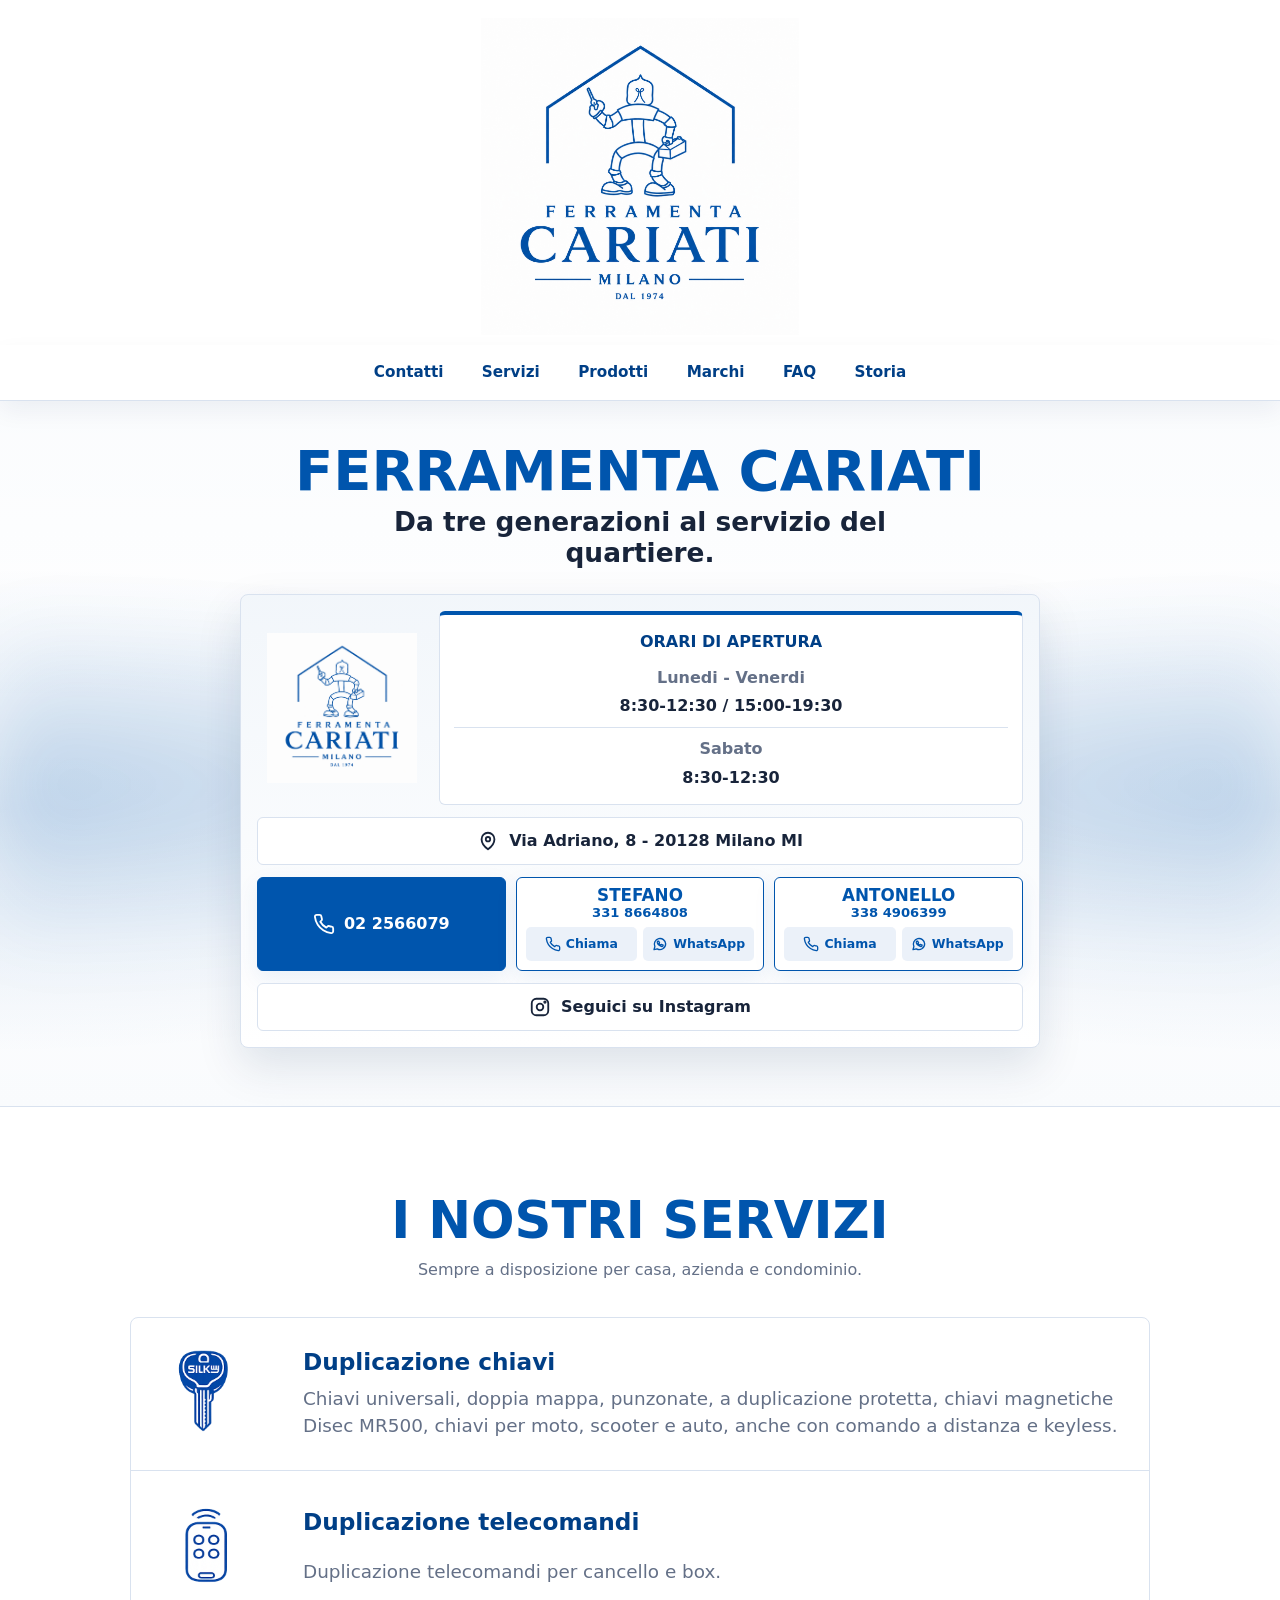
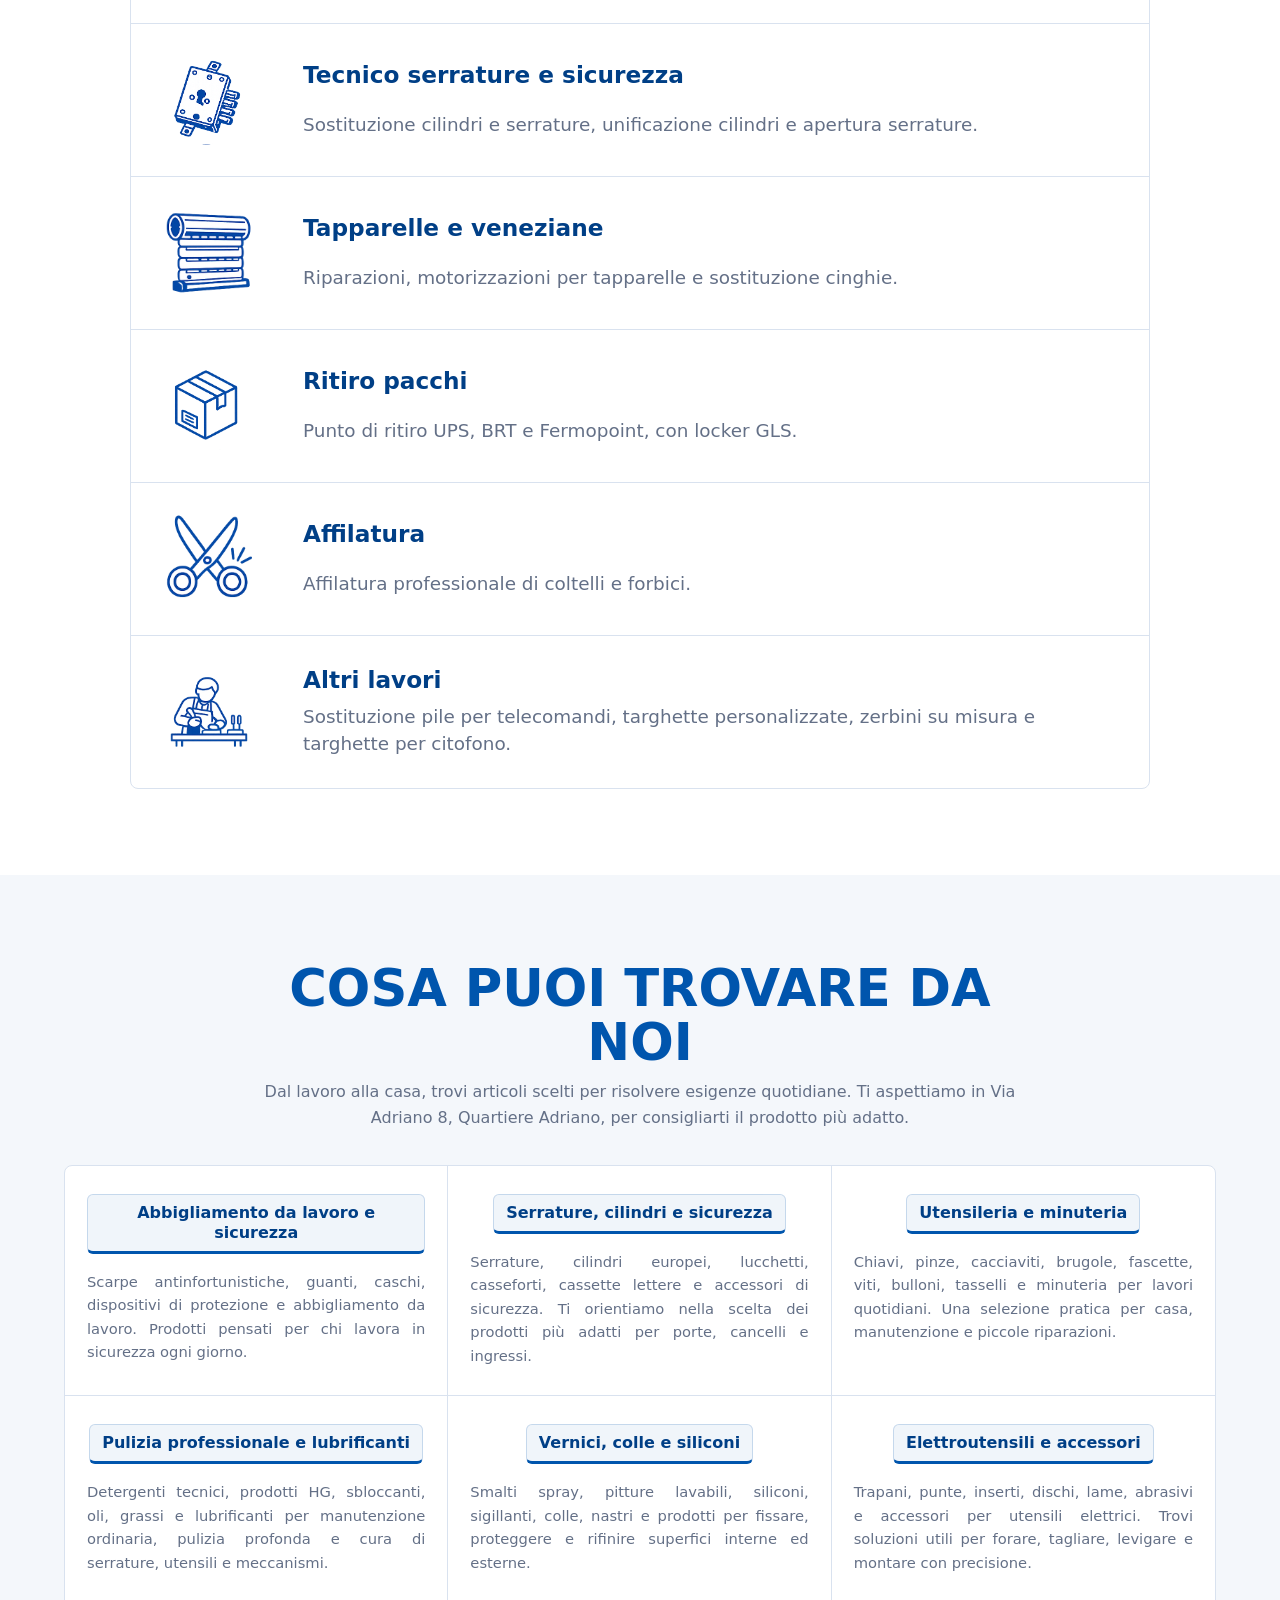
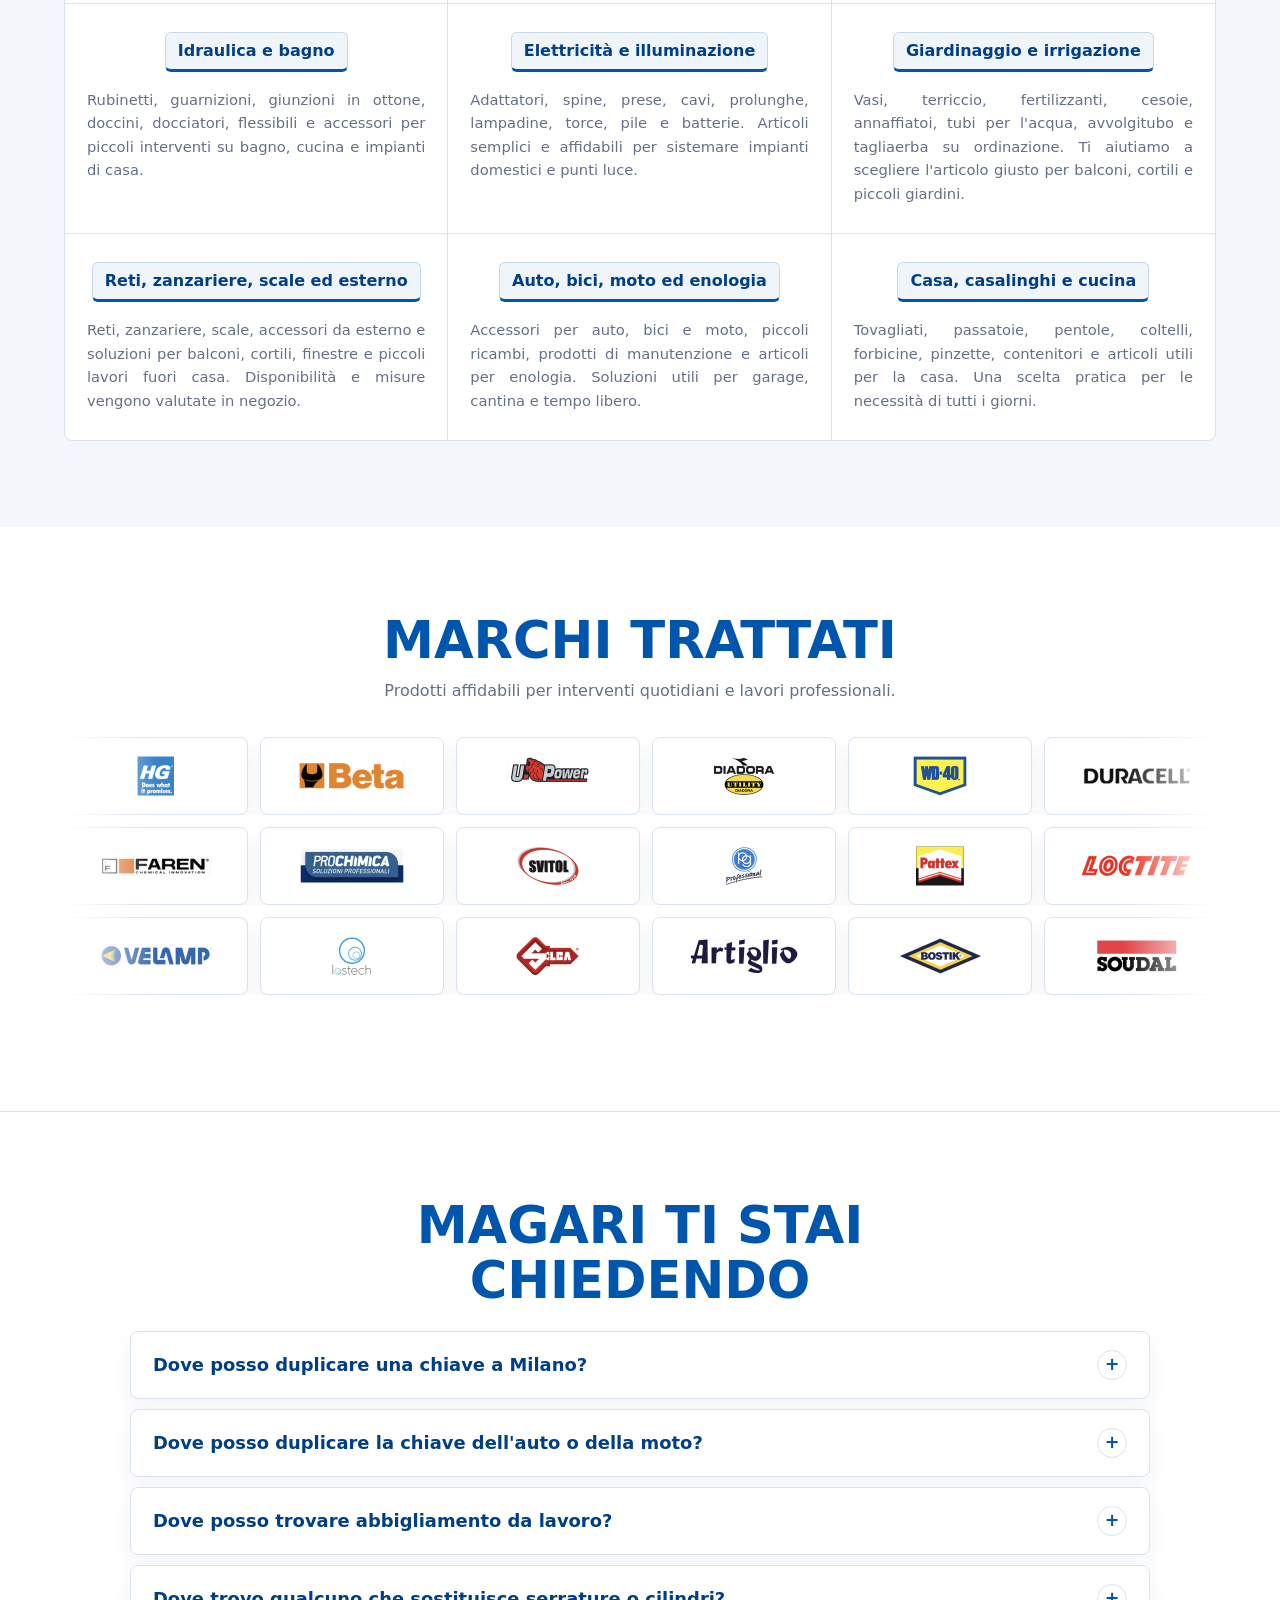
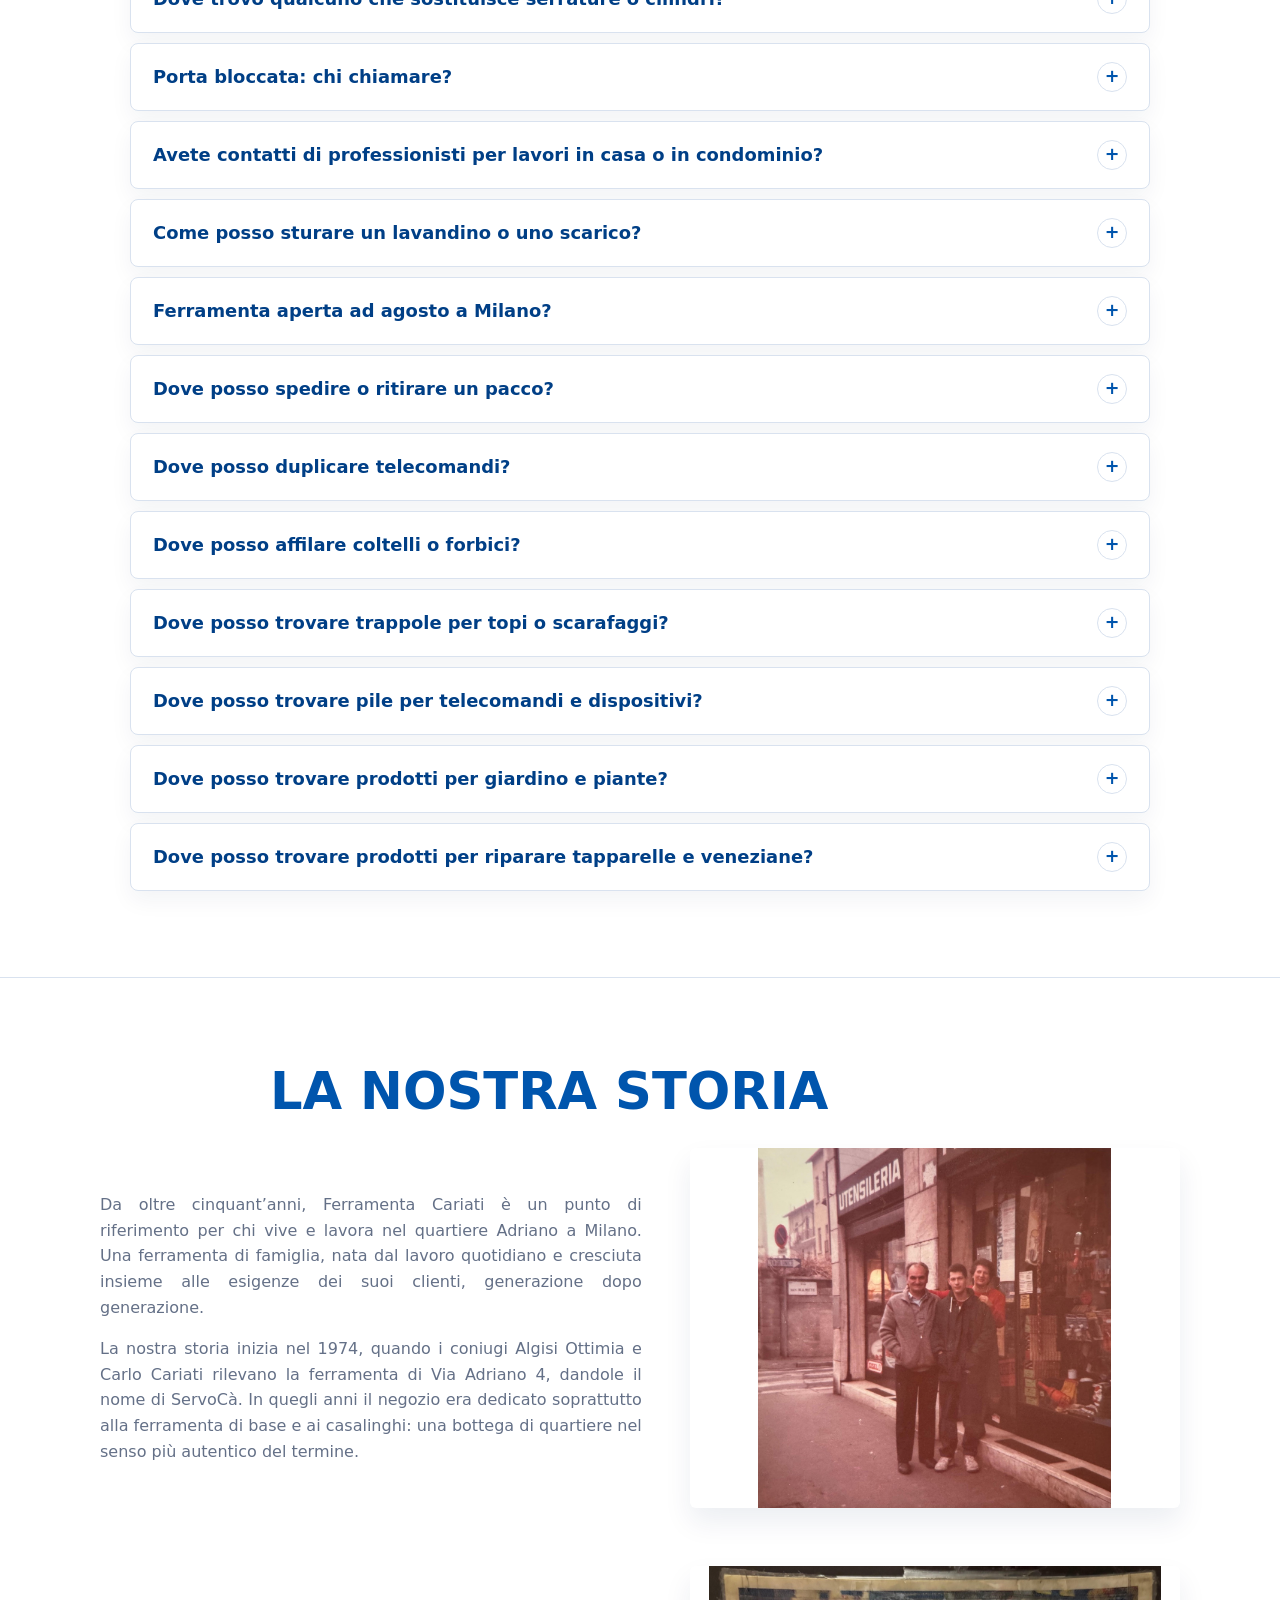
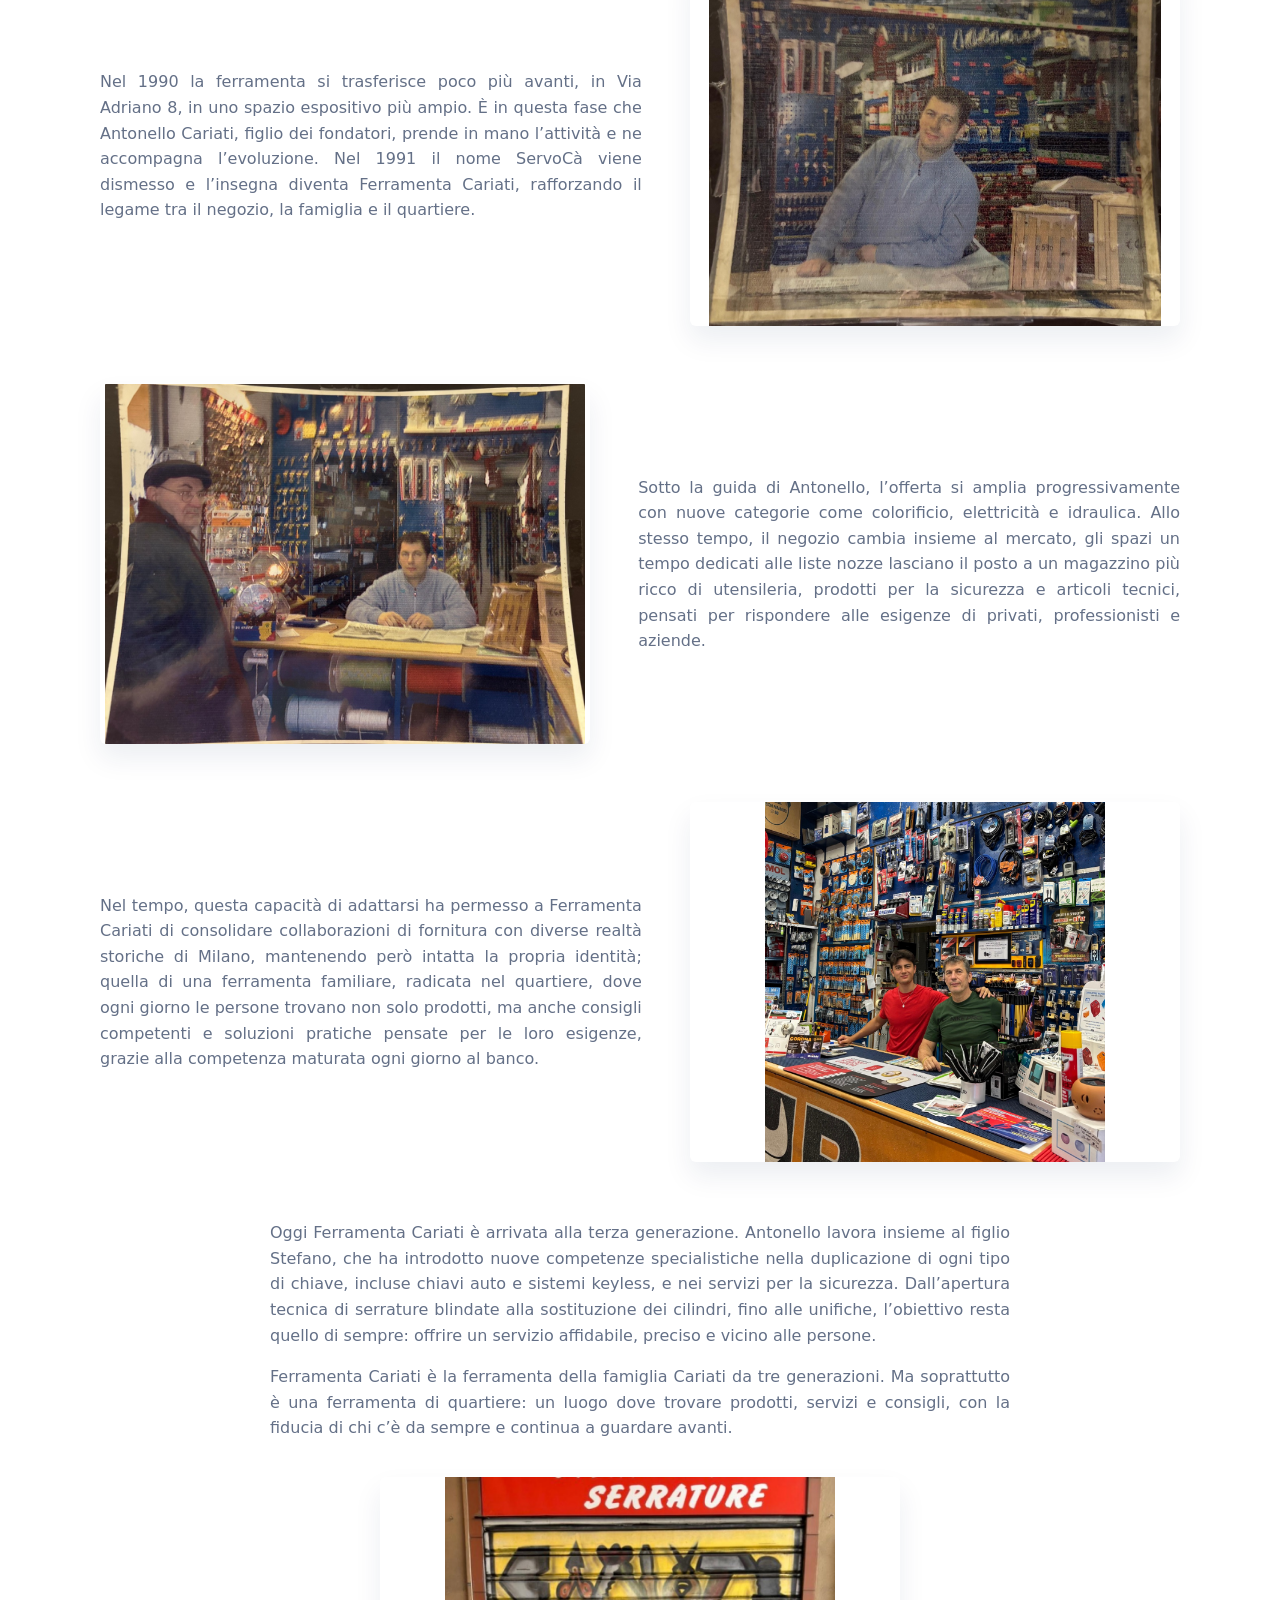
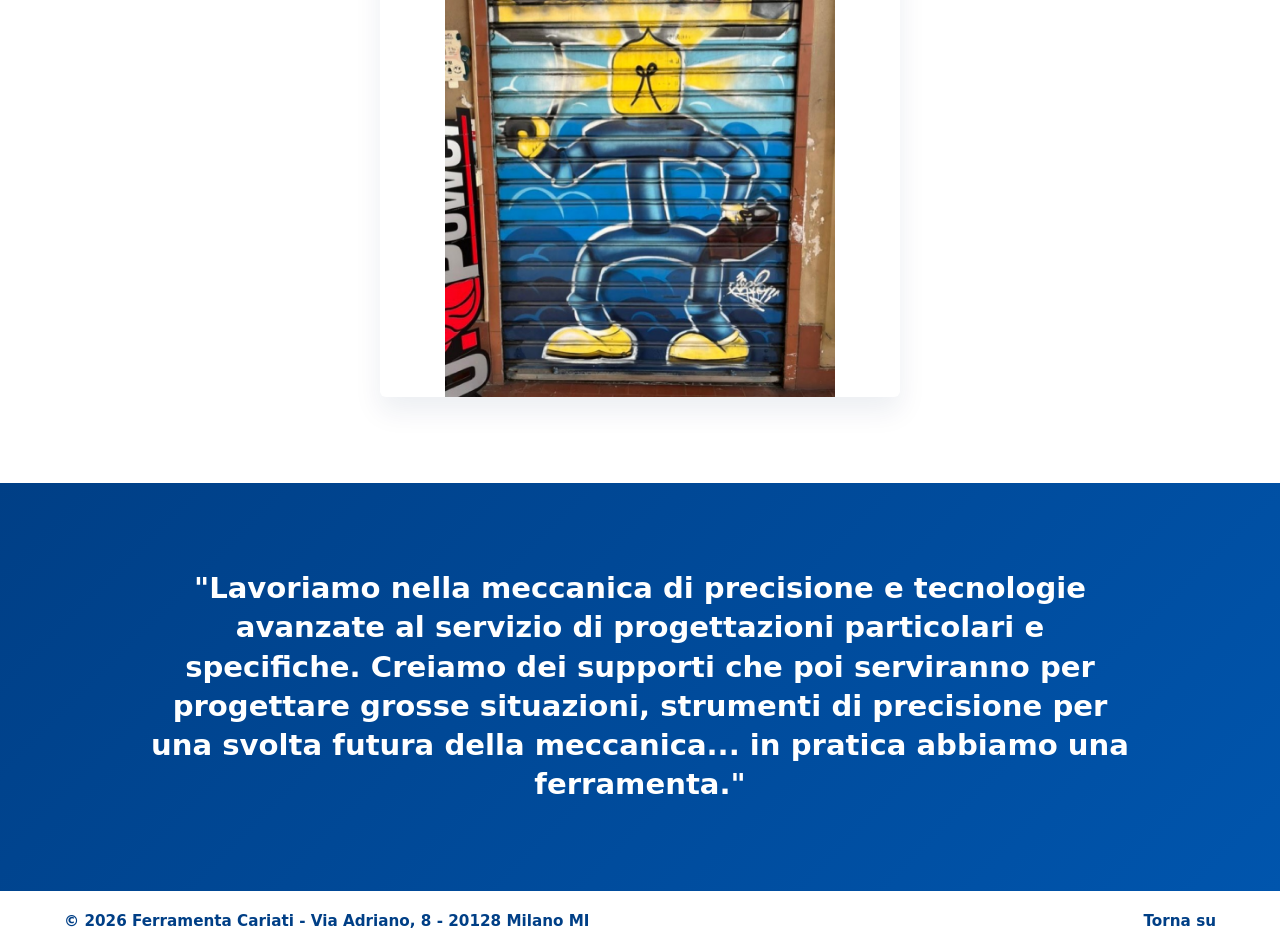
==== commit 98b6b31f: "Add files via upload" ====
--- a/index.html
+++ b/index.html
@@ -8,8 +8,84 @@
       content="Ferramenta Cariati a Milano, in Via Adriano 8. Prodotti per casa, manutenzione, giardino, sicurezza e lavoro, duplicazione chiavi e servizi di ferramenta."
     />
     <title>Ferramenta Cariati Milano</title>
-    <link rel="icon" href="logo.png" />
+    <link rel="canonical" href="https://www.ferramentacariati.it/" />
+    <link rel="icon" type="image/png" sizes="512x512" href="favicon.png" />
+    <link rel="apple-touch-icon" sizes="180x180" href="apple-touch-icon.png" />
     <link rel="stylesheet" href="styles.css" />
+    <script type="application/ld+json">
+      {
+        "@context": "https://schema.org",
+        "@graph": [
+          {
+            "@type": "HardwareStore",
+            "@id": "https://www.ferramentacariati.it/#business",
+            "name": "Ferramenta Cariati",
+            "alternateName": "Cariati - Ferramenta & Casalinghi",
+            "url": "https://www.ferramentacariati.it/",
+            "logo": "https://www.ferramentacariati.it/logo.png",
+            "image": "https://www.ferramentacariati.it/logo.png",
+            "telephone": "+39022566079",
+            "priceRange": "$$",
+            "address": {
+              "@type": "PostalAddress",
+              "streetAddress": "Via Adriano 8",
+              "postalCode": "20128",
+              "addressLocality": "Milano",
+              "addressRegion": "MI",
+              "addressCountry": "IT"
+            },
+            "geo": {
+              "@type": "GeoCoordinates",
+              "latitude": 45.5107907,
+              "longitude": 9.2472244
+            },
+            "openingHoursSpecification": [
+              {
+                "@type": "OpeningHoursSpecification",
+                "dayOfWeek": [
+                  "Monday",
+                  "Tuesday",
+                  "Wednesday",
+                  "Thursday",
+                  "Friday"
+                ],
+                "opens": "08:30",
+                "closes": "12:30"
+              },
+              {
+                "@type": "OpeningHoursSpecification",
+                "dayOfWeek": [
+                  "Monday",
+                  "Tuesday",
+                  "Wednesday",
+                  "Thursday",
+                  "Friday"
+                ],
+                "opens": "15:00",
+                "closes": "19:30"
+              },
+              {
+                "@type": "OpeningHoursSpecification",
+                "dayOfWeek": "Saturday",
+                "opens": "08:30",
+                "closes": "12:30"
+              }
+            ],
+            "hasMap": "https://www.google.com/maps/place/Cariati+-+Ferramenta+%26+Casalinghi/@45.5107944,9.2446495,17z/data=!3m1!4b1!4m6!3m5!1s0x4786c093822ac90d:0x33549d0392e15bcb!8m2!3d45.5107907!4d9.2472244!16s%2Fg%2F1td3dxfd",
+            "description": "Ferramenta Cariati a Milano, in Via Adriano 8. Prodotti per casa, manutenzione, giardino, sicurezza e lavoro, duplicazione chiavi e servizi di ferramenta."
+          },
+          {
+            "@type": "WebSite",
+            "@id": "https://www.ferramentacariati.it/#website",
+            "url": "https://www.ferramentacariati.it/",
+            "name": "Ferramenta Cariati",
+            "publisher": {
+              "@id": "https://www.ferramentacariati.it/#business"
+            }
+          }
+        ]
+      }
+    </script>
     <script type="application/ld+json">
       {
         "@context": "https://schema.org",
@@ -45,6 +121,14 @@
             "acceptedAnswer": {
               "@type": "Answer",
               "text": "Contattaci e inviaci una foto della serratura. Possiamo aiutarti con sostituzione di cilindri, serrature e apertura porte."
+            }
+          },
+          {
+            "@type": "Question",
+            "name": "Porta bloccata: chi chiamare?",
+            "acceptedAnswer": {
+              "@type": "Answer",
+              "text": "Chiamaci in Ferramenta Cariati, il nostro tecnico è abilitato all'apertura di porte blindate e non."
             }
           },
           {
@@ -193,7 +277,7 @@
                   <svg aria-hidden="true" viewBox="0 0 24 24"><path d="M22 16.9v3a2 2 0 0 1-2.2 2 19.8 19.8 0 0 1-8.6-3.1 19.5 19.5 0 0 1-6-6A19.8 19.8 0 0 1 2.1 4.2 2 2 0 0 1 4.1 2h3a2 2 0 0 1 2 1.7c.1.9.3 1.7.6 2.5a2 2 0 0 1-.5 2.1L8 9.5a16 16 0 0 0 6.5 6.5l1.2-1.2a2 2 0 0 1 2.1-.5c.8.3 1.6.5 2.5.6a2 2 0 0 1 1.7 2Z"/></svg>
                   Chiama
                 </a>
-                <a class="mini-button" href="https://wa.me/393318664808" aria-label="Scrivi a Stefano su WhatsApp">
+                <a class="mini-button whatsapp-button" href="https://wa.me/393318664808" aria-label="Scrivi a Stefano su WhatsApp">
                   <svg aria-hidden="true" viewBox="0 0 24 24"><path d="M20.5 11.8a8.5 8.5 0 0 1-12.6 7.4L3 20.5l1.3-4.7a8.5 8.5 0 1 1 16.2-4Z"/><path d="M8.8 8.2c.2-.4.4-.4.7-.4h.5c.2 0 .4.1.5.4l.8 1.8c.1.2 0 .4-.1.5l-.4.5c-.1.1-.2.3-.1.5.4.8 1.1 1.6 2 2.1.2.1.4.1.5 0l.7-.8c.2-.2.4-.2.6-.1l1.8.8c.3.1.4.3.4.5 0 .8-.6 1.6-1.4 1.7-1.1.2-2.6-.3-4.1-1.4-1.6-1.2-2.8-2.8-3.2-4.2-.2-.9.1-1.9.8-2.4Z"/></svg>
                   WhatsApp
                 </a>
@@ -206,13 +290,23 @@
                   <svg aria-hidden="true" viewBox="0 0 24 24"><path d="M22 16.9v3a2 2 0 0 1-2.2 2 19.8 19.8 0 0 1-8.6-3.1 19.5 19.5 0 0 1-6-6A19.8 19.8 0 0 1 2.1 4.2 2 2 0 0 1 4.1 2h3a2 2 0 0 1 2 1.7c.1.9.3 1.7.6 2.5a2 2 0 0 1-.5 2.1L8 9.5a16 16 0 0 0 6.5 6.5l1.2-1.2a2 2 0 0 1 2.1-.5c.8.3 1.6.5 2.5.6a2 2 0 0 1 1.7 2Z"/></svg>
                   Chiama
                 </a>
-                <a class="mini-button" href="https://wa.me/393384906399" aria-label="Scrivi ad Antonello su WhatsApp">
+                <a class="mini-button whatsapp-button" href="https://wa.me/393384906399" aria-label="Scrivi ad Antonello su WhatsApp">
                   <svg aria-hidden="true" viewBox="0 0 24 24"><path d="M20.5 11.8a8.5 8.5 0 0 1-12.6 7.4L3 20.5l1.3-4.7a8.5 8.5 0 1 1 16.2-4Z"/><path d="M8.8 8.2c.2-.4.4-.4.7-.4h.5c.2 0 .4.1.5.4l.8 1.8c.1.2 0 .4-.1.5l-.4.5c-.1.1-.2.3-.1.5.4.8 1.1 1.6 2 2.1.2.1.4.1.5 0l.7-.8c.2-.2.4-.2.6-.1l1.8.8c.3.1.4.3.4.5 0 .8-.6 1.6-1.4 1.7-1.1.2-2.6-.3-4.1-1.4-1.6-1.2-2.8-2.8-3.2-4.2-.2-.9.1-1.9.8-2.4Z"/></svg>
                   WhatsApp
                 </a>
               </div>
             </div>
           </div>
+          <a
+            class="info-link instagram-link"
+            href="https://www.instagram.com/ferramentacariati"
+            target="_blank"
+            rel="noopener"
+            aria-label="Apri il profilo Instagram ufficiale di Ferramenta Cariati"
+          >
+            <svg aria-hidden="true" viewBox="0 0 24 24"><rect x="3" y="3" width="18" height="18" rx="5"/><circle cx="12" cy="12" r="3.6"/><circle cx="17.4" cy="6.6" r="0.8"/></svg>
+            <span>Seguici su Instagram</span>
+          </a>
         </aside>
       </section>
 
@@ -368,6 +462,10 @@
             <p>Contattaci e inviaci una foto della serratura. Possiamo aiutarti con sostituzione di cilindri, serrature e apertura porte.</p>
           </details>
           <details>
+            <summary>Porta bloccata: chi chiamare?</summary>
+            <p>Chiamaci in Ferramenta Cariati, il nostro tecnico è abilitato all'apertura di porte blindate e non.</p>
+          </details>
+          <details>
             <summary>Avete contatti di professionisti per lavori in casa o in condominio?</summary>
             <p>Sì, possiamo metterti in contatto con professionisti come fabbri, elettricisti e falegnami.</p>
           </details>
